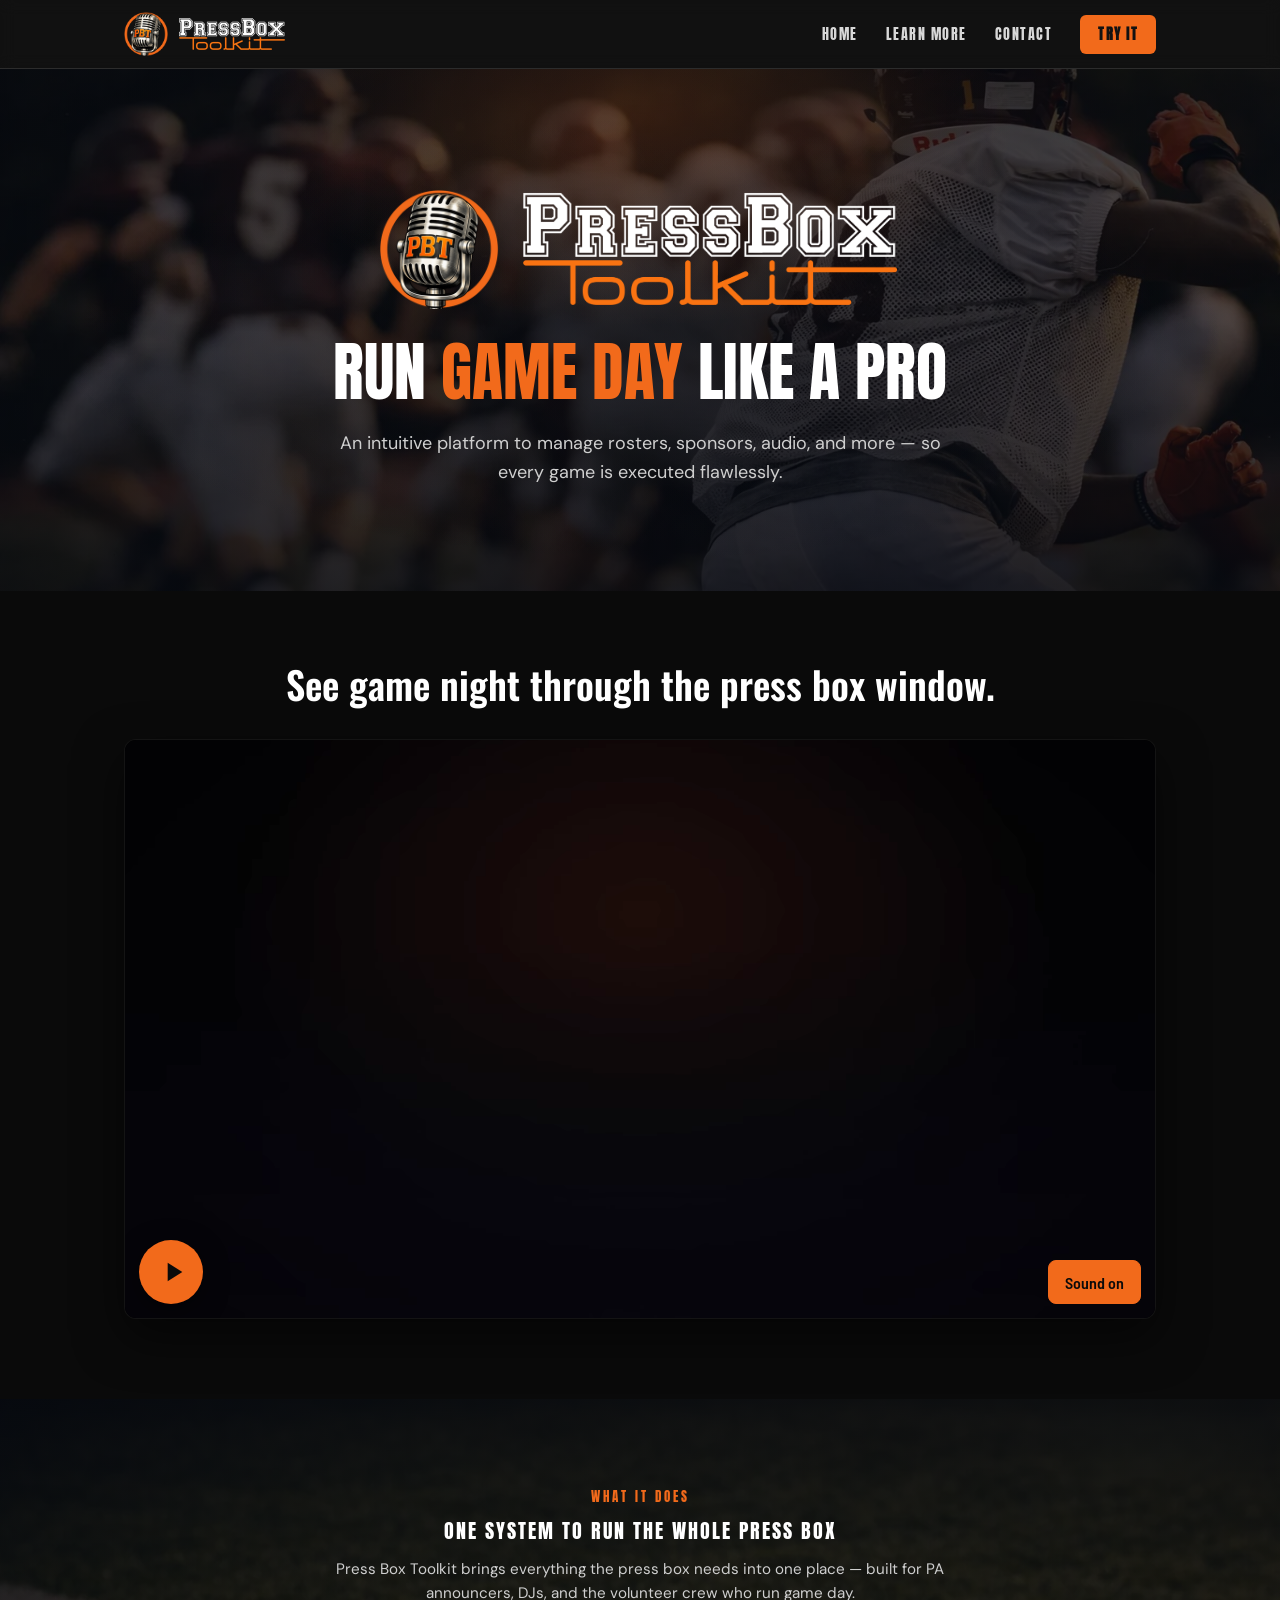
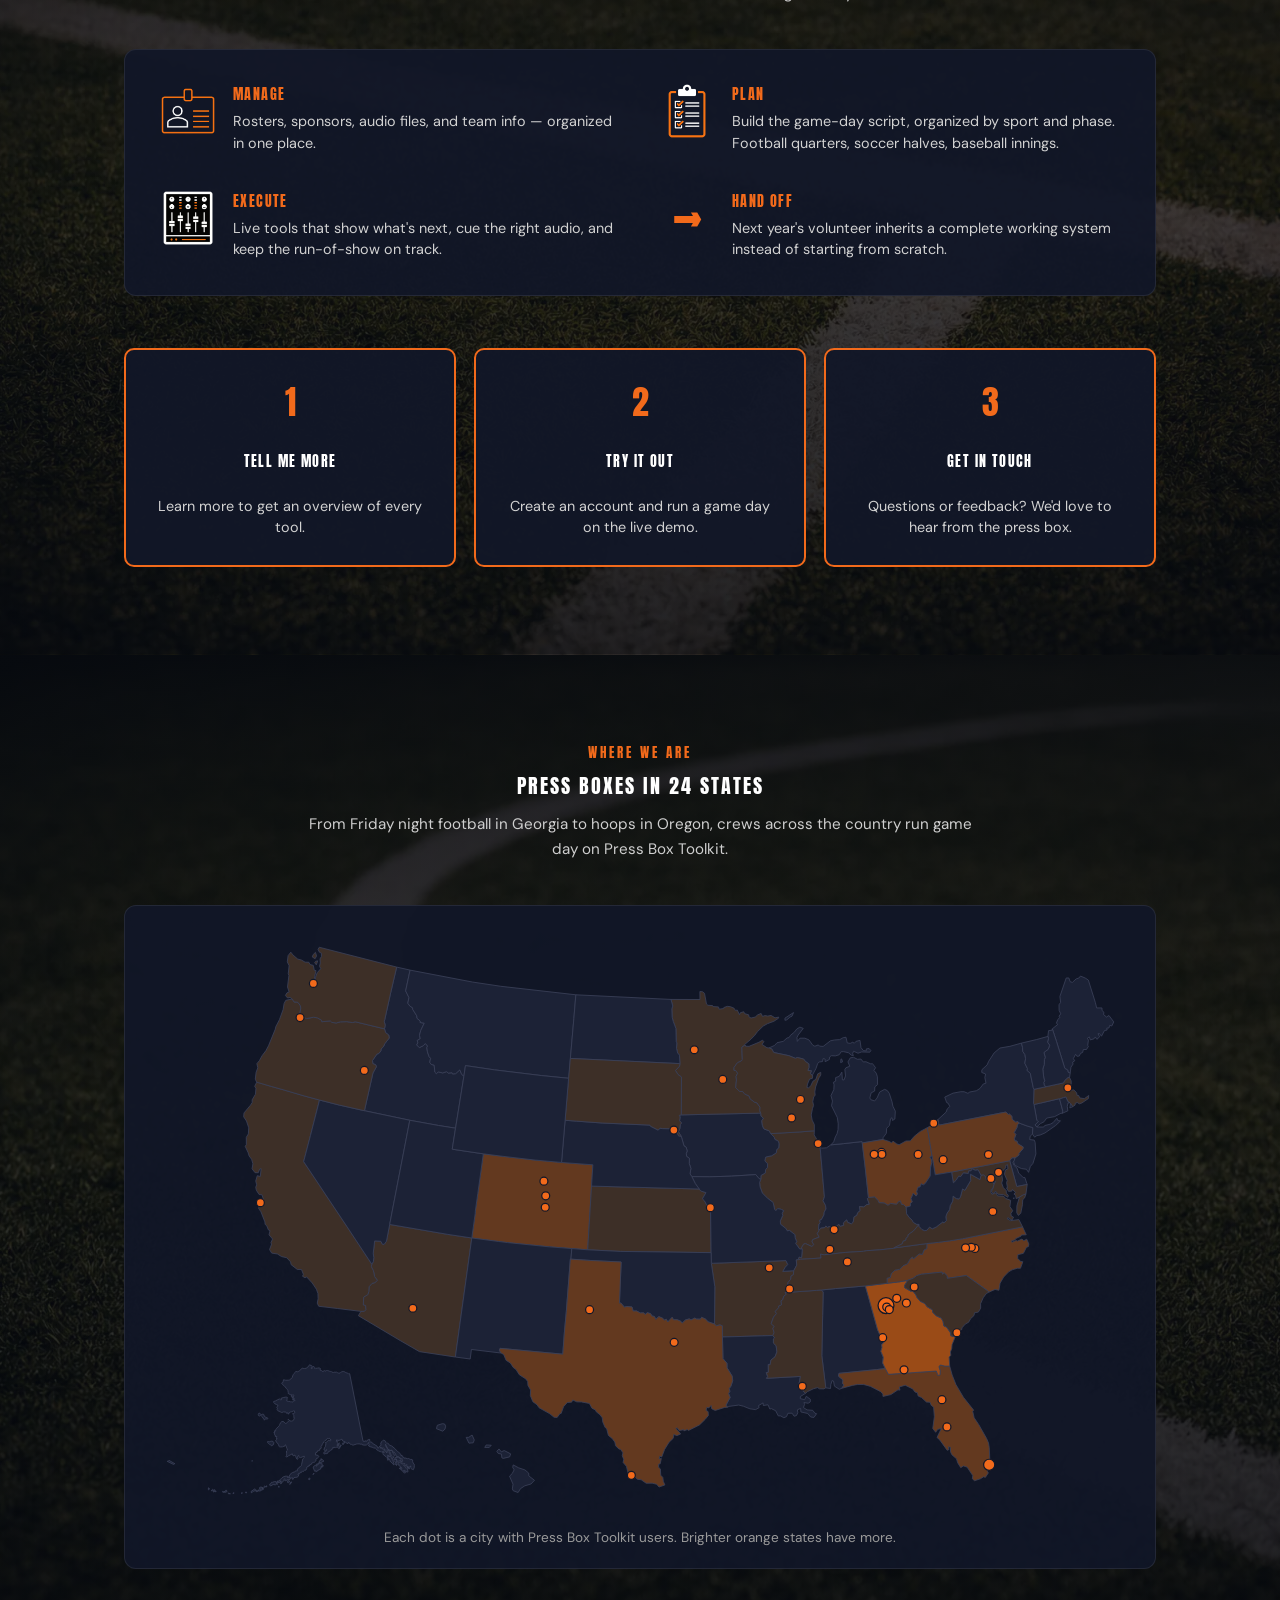
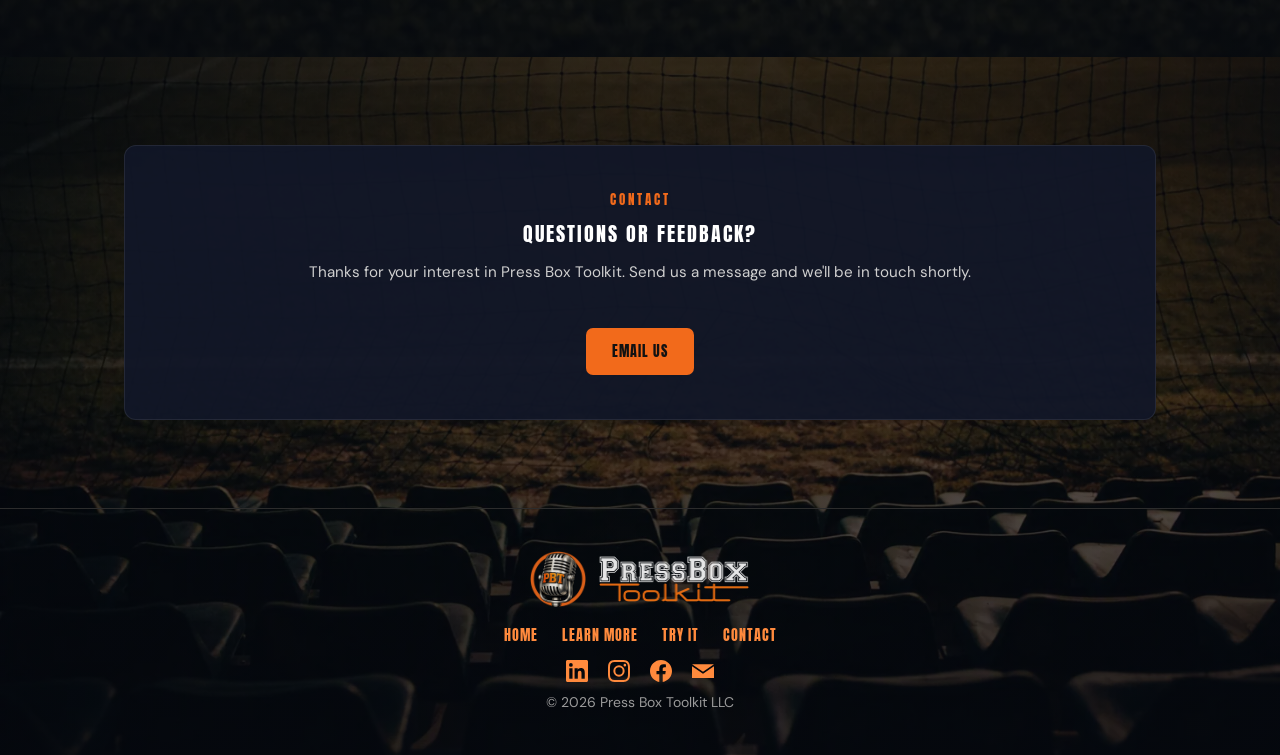
==== index.html @ 3161b45a "Add 30-second brand video section below the home page hero Native <video> on a flat Ink section with" ====
<!DOCTYPE html>
<html lang="en">
<head>
<meta charset="utf-8">
<meta name="viewport" content="width=device-width, initial-scale=1">
<title>Press Box Toolkit | Enhance Game Day Operations</title>
<meta name="description" content="Press Box Toolkit is the all-in-one platform for high school game-day operations: rosters, sponsors, scripts, and audio in one place. Streamline your press box.">
<meta property="og:title" content="Press Box Toolkit | Enhance Game Day Operations">
<meta property="og:description" content="The all-in-one platform for high school press box crews: rosters, sponsors, scripts, and audio in one place.">
<meta property="og:type" content="website">
<meta property="og:url" content="https://www.pressboxtoolkit.com">
<meta property="og:image" content="https://www.pressboxtoolkit.com/og-image.png">
<meta property="og:image:width" content="1200">
<meta property="og:image:height" content="630">
<meta property="og:image:alt" content="Press Box Toolkit logo">
<meta name="twitter:card" content="summary_large_image">
<meta name="twitter:image" content="https://www.pressboxtoolkit.com/og-image.png">
<link rel="canonical" href="https://www.pressboxtoolkit.com/">
<link rel="icon" href="public/PBT-favicon.png">
<link rel="preload" as="image" href="images/football.webp" type="image/webp">
<script type="application/ld+json">
{
  "@context": "https://schema.org",
  "@graph": [
    {
      "@type": "Organization",
      "@id": "https://www.pressboxtoolkit.com/#organization",
      "name": "Press Box Toolkit LLC",
      "url": "https://www.pressboxtoolkit.com/",
      "logo": "https://www.pressboxtoolkit.com/PBT-logo-black.png",
      "email": "info@pressboxtoolkit.com",
      "sameAs": [
        "https://www.linkedin.com/company/press-box-toolkit/",
        "https://www.instagram.com/pressboxtoolkit/",
        "https://www.facebook.com/profile.php?id=61593398079838"
      ]
    },
    {
      "@type": "WebSite",
      "@id": "https://www.pressboxtoolkit.com/#website",
      "url": "https://www.pressboxtoolkit.com/",
      "name": "Press Box Toolkit",
      "publisher": {"@id": "https://www.pressboxtoolkit.com/#organization"}
    },
    {
      "@type": "SoftwareApplication",
      "name": "Press Box Toolkit",
      "url": "https://app.pressboxtoolkit.com",
      "applicationCategory": "BusinessApplication",
      "operatingSystem": "Web browser",
      "description": "All-in-one platform for high school game-day operations: rosters, sponsors, game scripts, and audio in one place. Built for PA announcers, DJs, athletic directors, and volunteer press box crews.",
      "publisher": {"@id": "https://www.pressboxtoolkit.com/#organization"}
    }
  ]
}
</script>
<link rel="stylesheet" href="styles.css">
</head>
<body>

<!-- NAV -->
<header class="nav">
  <div class="wrap nav-inner">
    <a class="brand" href="index.html"><img class="nav-mic" src="images/pbt-mic.webp" alt=""><img class="nav-logo" src="PBT-logo-white-nav.png" alt="Press Box Toolkit"></a>
    <button class="nav-toggle" aria-label="Menu" onclick="document.getElementById('navlinks').classList.toggle('open')">☰</button>
    <nav class="nav-links" id="navlinks">
      <a href="index.html">Home</a>
      <a href="details.html">Learn More</a>
      <a href="#contact">Contact</a>
      <a class="cta" href="https://app.pressboxtoolkit.com">Try It</a>
    </nav>
  </div>
</header>

<!-- HERO -->
<section class="hero photo-bg photo-hero-home">
  <div class="hero-brand">
    <img class="hero-mic" src="images/pbt-mic.webp" alt="">
    <img class="hero-logo" src="PBT-logo-white.png" alt="Press Box Toolkit">
  </div>
  <h1>Run <span class="accent">game day</span> like a pro</h1>
  <p class="sub">An intuitive platform to manage rosters, sponsors, audio, and more — so every game is executed flawlessly.</p>
</section>

<!-- BRAND VIDEO -->
<section class="brand-video" aria-labelledby="brand-video-title">
  <div class="wrap">
    <h2 id="brand-video-title">See game night through the press box window.</h2>
    <div class="video-frame">
      <video id="brand-video" muted playsinline loop preload="none" controls width="1920" height="1080"
        poster="images/PBT-Spot-16x9-poster.jpg"
        aria-label="Press Box Toolkit brand video, 30 seconds. Stadium lights come on over high school football, basketball, baseball, and soccer as the PA calls each moment, then a volunteer at the press box mic runs the night from the Press Box Toolkit run of show. Ends on the logo, Run game day like a pro, and pressboxtoolkit.com.">
        <source src="images/PBT-Spot-16x9-720.mp4" type="video/mp4" media="(max-width: 767px)">
        <source src="images/PBT-Spot-16x9-1080.webm" type="video/webm">
        <source src="images/PBT-Spot-16x9-1080.mp4" type="video/mp4">
      </video>
      <button class="video-play" type="button" aria-label="Play video" hidden>
        <svg viewBox="0 0 24 24" width="32" height="32" aria-hidden="true"><path d="M8 5v14l11-7z" fill="currentColor"/></svg>
      </button>
      <div class="video-controls">
        <button class="video-btn video-pause" type="button">Pause</button>
        <button class="video-btn video-sound" type="button">Sound on</button>
      </div>
    </div>
  </div>
</section>

<!-- WHAT IT DOES -->
<section class="section alt photo-bg photo-what-home">
  <div class="wrap">
    <p class="eyebrow">What it does</p>
    <h2>One system to run the whole press box</h2>
    <p class="lede">Press Box Toolkit brings everything the press box needs into one place — built for PA announcers, DJs, and the volunteer crew who run game day.</p>
    <div class="feature-panel">
      <div class="cards">
        <div class="card">
          <img class="card-ic" src="ic-player.png" alt="">
          <div><h3>Manage</h3><p>Rosters, sponsors, audio files, and team info — organized in one place.</p></div>
        </div>
        <div class="card">
          <img class="card-ic" src="ic-checklist.png" alt="">
          <div><h3>Plan</h3><p>Build the game-day script, organized by sport and phase. Football quarters, soccer halves, baseball innings.</p></div>
        </div>
        <div class="card">
          <img class="card-ic" src="ic-mixer.png" alt="">
          <div><h3>Execute</h3><p>Live tools that show what's next, cue the right audio, and keep the run-of-show on track.</p></div>
        </div>
        <div class="card">
          <div class="card-arrow">&rarr;</div>
          <div><h3>Hand Off</h3><p>Next year's volunteer inherits a complete working system instead of starting from scratch.</p></div>
        </div>
      </div>
    </div>
    <div class="trio">
      <a class="card" href="details.html">
        <div class="big">1</div>
        <h3>Tell Me More</h3>
        <p>Learn more to get an overview of every tool.</p>
      </a>
      <a class="card" href="https://app.pressboxtoolkit.com">
        <div class="big">2</div>
        <h3>Try It Out</h3>
        <p>Create an account and run a game day on the live demo.</p>
      </a>
      <a class="card" href="#contact">
        <div class="big">3</div>
        <h3>Get in Touch</h3>
        <p>Questions or feedback? We'd love to hear from the press box.</p>
      </a>
    </div>
  </div>
</section>

<!-- WHERE WE ARE (user map) -->
<section class="section alt photo-bg photo-users-home" id="where">
  <div class="wrap">
    <p class="eyebrow">Where we are</p>
    <h2>Press boxes in 24 states</h2>
    <p class="lede">From Friday night football in Georgia to hoops in Oregon, crews across the country run game day on Press Box Toolkit.</p>
  </div>
  <div class="wrap panel map-panel">
    <img src="images/user-map.svg" width="1031" height="612" loading="lazy" alt="Map of the United States with orange dots marking cities where Press Box Toolkit is used, concentrated in the Southeast and Midwest">
    <p class="map-caption">Each dot is a city with Press Box Toolkit users. Brighter orange states have more.</p>
  </div>
</section>

<!-- CONTACT -->
<section class="section alt photo-bg photo-contact-home has-foot" id="contact">
  <div class="wrap panel">
    <p class="eyebrow">Contact</p>
    <h2>Questions or feedback?</h2>
    <p class="lede">Thanks for your interest in Press Box Toolkit. Send us a message and we'll be in touch shortly.</p>
    <div style="text-align:center">
      <a class="btn btn-primary" href="mailto:info@pressboxtoolkit.com?subject=Press%20Box%20Toolkit%20inquiry">Email Us</a>
    </div>
  </div>

<!-- FOOTER -->
<footer class="foot">
  <div class="wrap">
    <div class="foot-brand"><img class="foot-mic" src="images/pbt-mic.webp" alt=""><img class="foot-logo" src="PBT-logo-white-foot.png" alt="Press Box Toolkit"></div>
    <div class="links">
      <a href="index.html">Home</a>
      <a href="details.html">Learn More</a>
      <a href="https://app.pressboxtoolkit.com">Try It</a>
      <a href="mailto:info@pressboxtoolkit.com">Contact</a>
    </div>
    <div class="social">
      <a href="https://www.linkedin.com/company/press-box-toolkit/" target="_blank" rel="noopener" aria-label="Press Box Toolkit on LinkedIn"><svg width="22" height="22" viewBox="0 0 24 24" fill="currentColor" aria-hidden="true" xmlns="http://www.w3.org/2000/svg"><path d="M20.447 20.452h-3.554v-5.569c0-1.328-.027-3.037-1.852-3.037-1.853 0-2.136 1.445-2.136 2.939v5.667H9.351V9h3.414v1.561h.046c.477-.9 1.637-1.85 3.37-1.85 3.601 0 4.267 2.37 4.267 5.455v6.286zM5.337 7.433a2.062 2.062 0 1 1 0-4.124 2.062 2.062 0 0 1 0 4.124zM7.119 20.452H3.555V9h3.564v11.452zM22.225 0H1.771C.792 0 0 .774 0 1.729v20.542C0 23.227.792 24 1.771 24h20.451C23.2 24 24 23.227 24 22.271V1.729C24 .774 23.2 0 22.222 0h.003z"/></svg></a>
      <a href="https://www.instagram.com/pressboxtoolkit/" target="_blank" rel="noopener" aria-label="Press Box Toolkit on Instagram"><svg width="22" height="22" viewBox="0 0 24 24" fill="currentColor" aria-hidden="true" xmlns="http://www.w3.org/2000/svg"><path d="M12 2.163c3.204 0 3.584.012 4.85.07 3.252.148 4.771 1.691 4.919 4.919.058 1.265.069 1.645.069 4.849 0 3.205-.012 3.584-.069 4.849-.149 3.225-1.664 4.771-4.919 4.919-1.266.058-1.644.07-4.85.07-3.204 0-3.584-.012-4.849-.07-3.26-.149-4.771-1.699-4.919-4.92-.058-1.265-.07-1.644-.07-4.849 0-3.204.013-3.583.07-4.849.149-3.227 1.664-4.771 4.919-4.919 1.266-.057 1.645-.069 4.849-.069zm0-2.163c-3.259 0-3.667.014-4.947.072-4.358.2-6.78 2.618-6.98 6.98-.059 1.281-.073 1.689-.073 4.948 0 3.259.014 3.668.072 4.948.2 4.358 2.618 6.78 6.98 6.98 1.281.058 1.689.072 4.948.072 3.259 0 3.668-.014 4.948-.072 4.354-.2 6.782-2.618 6.979-6.98.059-1.28.073-1.689.073-4.948 0-3.259-.014-3.667-.072-4.947-.196-4.354-2.617-6.78-6.979-6.98-1.281-.059-1.69-.073-4.949-.073zm0 5.838a6.162 6.162 0 1 0 0 12.324 6.162 6.162 0 0 0 0-12.324zM12 16a4 4 0 1 1 0-8 4 4 0 0 1 0 8zm6.406-11.845a1.44 1.44 0 1 0 0 2.881 1.44 1.44 0 0 0 0-2.881z"/></svg></a>
      <a href="https://www.facebook.com/profile.php?id=61593398079838" target="_blank" rel="noopener" aria-label="Press Box Toolkit on Facebook"><svg width="22" height="22" viewBox="0 0 24 24" fill="currentColor" aria-hidden="true" xmlns="http://www.w3.org/2000/svg"><path d="M24 12.073c0-6.627-5.373-12-12-12s-12 5.373-12 12c0 5.99 4.388 10.954 10.125 11.854v-8.385H7.078v-3.47h3.047V9.43c0-3.007 1.792-4.669 4.533-4.669 1.312 0 2.686.235 2.686.235v2.953H15.83c-1.491 0-1.956.925-1.956 1.874v2.25h3.328l-.532 3.47h-2.796v8.385C19.612 23.027 24 18.062 24 12.073z"/></svg></a>
      <a href="mailto:info@pressboxtoolkit.com" aria-label="Email Press Box Toolkit"><svg width="22" height="22" viewBox="0 0 24 24" fill="currentColor" aria-hidden="true" xmlns="http://www.w3.org/2000/svg"><path d="M12 12.713L.015 4.5h23.97L12 12.713zM12 15.13L0 6.916V19.5h24V6.916L12 15.13z"/></svg></a>
    </div>
    <p class="small" style="margin-top:10px">© 2026 Press Box Toolkit LLC</p>
  </div>
</footer>
</section>

<!-- Lazy-load below-the-fold photo backgrounds (heroes load eagerly via CSS) -->
<script>
(function(){
  var els=document.querySelectorAll('.photo-bg:not(.hero)');
  function ready(el){el.classList.add('bg-ready')}
  if(!('IntersectionObserver' in window)){els.forEach(ready);return}
  var io=new IntersectionObserver(function(entries){
    entries.forEach(function(e){
      if(e.isIntersecting){ready(e.target);io.unobserve(e.target)}
    });
  },{rootMargin:'300px 0px'});
  els.forEach(function(el){io.observe(el)});
})();
</script>

<!-- Brand video: autoplay muted while on screen, pause when off screen.
     Reduced motion: never autoplay; show the poster with a play button. -->
<script>
(function(){
  var v=document.getElementById('brand-video');
  if(!v)return;
  var frame=v.parentNode,
      playBtn=frame.querySelector('.video-play'),
      pauseBtn=frame.querySelector('.video-pause'),
      soundBtn=frame.querySelector('.video-sound'),
      reduce=window.matchMedia('(prefers-reduced-motion: reduce)').matches,
      userPaused=reduce; // reduced motion starts paused until the viewer asks to play

  function sync(){
    playBtn.hidden=!v.paused;
    pauseBtn.hidden=v.paused; // the round play button takes over while paused
  }
  function play(){var p=v.play();if(p&&p.catch)p.catch(sync)}

  v.controls=false; // native controls are only the no-JS fallback

  v.addEventListener('play',sync);
  v.addEventListener('pause',sync);

  playBtn.addEventListener('click',function(){userPaused=false;play();pauseBtn.hidden=false;pauseBtn.focus()});
  pauseBtn.addEventListener('click',function(){userPaused=true;v.pause();playBtn.hidden=false;playBtn.focus()});
  soundBtn.addEventListener('click',function(){
    v.muted=!v.muted;
    soundBtn.textContent=v.muted?'Sound on':'Sound off';
    if(!v.muted&&v.paused){userPaused=false;play()}
  });

  // preload starts as none and nothing is fetched until the page has loaded,
  // so the video never competes with first paint or the hero image (LCP)
  function start(){
    if(!('IntersectionObserver' in window)){v.preload='metadata';if(!userPaused)play();return}
    var near=new IntersectionObserver(function(entries){
      if(entries[0].isIntersecting){v.preload='metadata';near.disconnect()}
    },{rootMargin:'300px 0px'});
    near.observe(v);
    new IntersectionObserver(function(entries){
      if(entries[0].isIntersecting){if(!userPaused)play()}
      else if(!v.paused)v.pause();
    },{threshold:.5}).observe(v);
  }
  if(document.readyState==='complete')start();else window.addEventListener('load',start);
  sync();
})();
</script>

<!-- Cloudflare Web Analytics --><script type='module' src='https://static.cloudflareinsights.com/beacon.min.js' data-cf-beacon='{"token": "b8021b3f15eb4852a999a859407222bf"}'></script><!-- End Cloudflare Web Analytics -->
</body>
</html>
---- styles.css ----
/* ===== Press Box Toolkit — landing site ===== */
@import url('https://fonts.googleapis.com/css2?family=Anton&family=DM+Sans:ital,opsz,wght@0,9..40,100..1000;1,9..40,100..1000&display=swap');
/* Brand video headline (Oswald) and controls (Barlow Semi Condensed), subset with text= to only the
   glyphs used: 'See game night through the press box window.' plus 'Sound on/off', 'Pause', 'Play'.
   Add any new characters here if that copy changes. */
@import url('https://fonts.googleapis.com/css2?family=Barlow+Semi+Condensed:wght@600&family=Oswald:wght@600&display=swap&text=%20.PSabdefghilmnoprstuwxy');

:root{
  --ink:#121212;
  --ink-soft:#1b1b1b;
  --ink-card:#1f1f1f;
  --orange:#F26A1B;
  --orange-deep:#D2540C;
  --orange-lt:#FF8A3D;
  --paper:#ffffff;
  --mute:#9a9a9a;
  --line:#2c2c2c;
  --disp:'Anton',system-ui,sans-serif;
  --body:'DM Sans',system-ui,-apple-system,sans-serif;
}

/* =====================================================================
   PHOTO BACKGROUNDS — swap image files here.
   Each variable maps one image to one section; the .photo-* rules in
   the "photo-backed sections" block below consume them.
   (football and empty-seats appear once per page; no repeats within a page)
   ===================================================================== */
:root{
  --photo-hero-home:     url('images/football.webp');    /* index: hero */
  --photo-what-home:     url('images/turf3.webp');       /* index: what it does + quick links */
  --photo-users-home:    url('images/turf4.webp');       /* index: where we are (user map) */
  --photo-contact-home:  url('images/empty-seats.webp'); /* index: contact */
  --photo-hero-details:  url('images/basketball.webp');  /* details: hero */
  --photo-why-details:   url('images/baseball.webp');    /* details: why PBT */
  --photo-allinone-details: url('images/turf1.webp');    /* details: all-in-one (PRO/LITE) */
  --photo-tools-details: url('images/turf2.webp');       /* details: individual tools */
  --photo-beyond-details: url('images/empty-seats.webp');/* details: beyond the press box */
  --photo-ideas-details: url('images/football.webp');    /* details: what should we build next */
  --shade:5,8,15;             /* rgb of the photo darkening overlay */
  --panel:rgba(18,23,40,.94); /* floating panel background over photos */
  /* per-app accent colors (details product cards) */
  --acc-lite:#4A9EDE;
  --acc-pro:#F26A1B;
  --acc-pa:#E8B84B;
  --acc-dj:#3EC6C6;
  --acc-rm:#4CAF7A;
}

*{box-sizing:border-box;margin:0;padding:0}
html{scroll-behavior:smooth}
body{
  background:var(--ink);
  color:var(--paper);
  font-family:var(--body);
  font-size:16px;
  line-height:1.5;
  -webkit-font-smoothing:antialiased;
}
a{color:inherit;text-decoration:none}
img{max-width:100%;display:block}

.wrap{max-width:1080px;margin:0 auto;padding:0 24px}

/* ---- nav ---- */
.nav{
  position:sticky;top:0;z-index:50;
  background:rgba(18,18,18,.65);
  backdrop-filter:blur(8px);
  border-bottom:1px solid var(--line);
}
.nav-inner{display:flex;align-items:center;justify-content:space-between;height:68px}
.brand{display:flex;align-items:center;gap:10px}
.nav-mic{height:44px;width:44px}
.nav-logo{height:34px;width:auto}
.nav-links{display:flex;gap:28px;align-items:center}
.nav-links a{
  font-family:var(--disp);font-weight:400;font-size:.875rem;
  letter-spacing:1.5px;text-transform:uppercase;color:#d8d8d8;
  transition:color .15s;
}
.nav-links a:hover{color:var(--orange-lt)}
.nav-links a.cta{
  color:var(--ink);background:var(--orange);
  padding:9px 18px;border-radius:6px;font-weight:600;
}
.nav-links a.cta:hover{background:var(--orange-lt);color:var(--ink)}
.nav-toggle{display:none;background:none;border:0;color:var(--paper);font-size:26px;cursor:pointer}

/* ---- hero ---- */
.hero{
  position:relative;text-align:center;
  padding:96px 24px 84px;
  overflow:hidden;
}
.hero::before{
  content:"";position:absolute;left:50%;top:-160px;transform:translateX(-50%);
  width:760px;height:420px;border-radius:50%;
  background:radial-gradient(ellipse at center, rgba(242,106,27,.18), transparent 70%);
  pointer-events:none;
}
.hero-logo{height:120px;width:auto;margin:0 auto 28px;position:relative}
.hero-brand{display:flex;align-items:center;justify-content:center;gap:20px;margin:0 auto 28px;position:relative}
.hero-brand .hero-logo{margin:0;min-width:0}
.hero-mic{height:120px;width:120px;flex:none}
.hero h1{
  font-family:var(--disp);font-weight:400;
  font-size:clamp(2rem,6vw,4rem);line-height:1.1;
  text-transform:uppercase;position:relative;
}
.hero h1 .accent{color:var(--orange)}
.hero .sub{
  margin:22px auto 0;max-width:620px;color:#cfcfcf;
  font-size:1.125rem;line-height:1.6;position:relative;
}
.hero-cta{margin-top:34px;display:flex;gap:14px;justify-content:center;flex-wrap:wrap;position:relative}

.btn{
  font-family:var(--disp);font-weight:400;letter-spacing:1px;text-transform:uppercase;
  font-size:.875rem;padding:13px 26px;border-radius:7px;cursor:pointer;
  transition:transform .12s, background .15s;display:inline-block;
}
.btn-primary{background:var(--orange);color:var(--ink)}
.btn-primary:hover{background:var(--orange-lt);transform:translateY(-2px)}
.btn-ghost{border:1.5px solid var(--line);color:var(--paper)}
.btn-ghost:hover{border-color:var(--orange);color:var(--orange-lt)}

/* ---- brand video (home, below hero) ---- */
.brand-video{background:#0A0A0A;padding:72px 0 80px}
.brand-video h2{
  font-family:'Oswald',var(--disp);font-weight:600;text-align:center;
  font-size:clamp(1.5rem,3.6vw,2.375rem);line-height:1.15;margin-bottom:32px;
  text-wrap:balance;
}
.video-frame{
  position:relative;aspect-ratio:16/9;background:#000;overflow:hidden;
  border:1px solid rgba(255,255,255,.08);border-radius:12px;
  box-shadow:0 18px 48px rgba(0,0,0,.55);
}
.video-frame video{display:block;width:100%;height:100%;object-fit:cover}
.video-controls{position:absolute;right:14px;bottom:14px;display:flex;gap:8px}
.video-btn{
  font-family:'Barlow Semi Condensed',var(--body);font-weight:600;font-size:1rem;
  min-height:44px;padding:0 16px;border-radius:8px;cursor:pointer;
  border:1px solid rgba(255,255,255,.28);
  background:rgba(10,10,10,.72);color:var(--paper);
  transition:background .15s;
}
.video-btn:hover{background:rgba(10,10,10,.9)}
.video-sound{background:var(--orange);color:#0A0A0A;border-color:var(--orange)}
.video-sound:hover{background:var(--orange-lt)}
.video-btn:focus-visible,.video-play:focus-visible{outline:3px solid var(--paper);outline-offset:2px}
/* bottom-left so it never covers the logo and URL on the end-card poster */
.video-play{
  position:absolute;left:14px;bottom:14px;
  width:64px;height:64px;border-radius:50%;border:0;cursor:pointer;
  background:var(--orange);color:#0A0A0A;
  display:flex;align-items:center;justify-content:center;
  box-shadow:0 6px 24px rgba(0,0,0,.5);
}
.video-play[hidden],.video-btn[hidden]{display:none}
.video-play svg{margin-left:4px}
.video-play:hover{background:var(--orange-lt)}

/* ---- section scaffolding ---- */
.section{padding:72px 0}
/* background-color, not the `background` shorthand: the shorthand would reset
   background-size/repeat and beat .photo-bg's `cover` on .section.alt.photo-bg */
.section.alt{background-color:var(--ink-soft)}

/* ---- photo-backed sections ----
   Non-hero .photo-bg sections keep their flat background until the
   inline IntersectionObserver adds .bg-ready (heroes load eagerly).
   Every photo gets a base darkening layer plus a stronger gradient
   behind the text zone so copy never sits on raw photo. */
.photo-bg{background-size:cover;background-repeat:no-repeat;background-attachment:scroll}
.section.photo-bg{padding:88px 0}
/* sections that absorb the footer so the photo runs behind it */
.section.photo-bg.has-foot{padding-bottom:0}
.has-foot .foot{margin-top:88px}
.has-foot .cta-band{margin-top:88px}
.has-foot .cta-band + .foot{margin-top:0}
.hero.photo-bg{padding:120px 24px 104px}

/* index: hero — football under the lights */
.photo-hero-home{
  background-image:
    radial-gradient(ellipse 62% 58% at 50% 52%,rgba(var(--shade),.55),transparent 74%),
    linear-gradient(180deg,rgba(var(--shade),.66),rgba(var(--shade),.46) 45%,rgba(var(--shade),.8)),
    linear-gradient(rgba(var(--shade),.42),rgba(var(--shade),.42)),
    var(--photo-hero-home);
  background-position:center 28%;
}
/* index: what it does — turf T-line junction */
.photo-what-home.bg-ready{
  background-image:
    linear-gradient(180deg,rgba(var(--shade),.82),rgba(var(--shade),.58) 45%,rgba(var(--shade),.78)),
    linear-gradient(rgba(var(--shade),.45),rgba(var(--shade),.45)),
    var(--photo-what-home);
  background-position:center;
}
/* index: contact — empty stadium seats */
.photo-contact-home.bg-ready{
  background-image:
    linear-gradient(180deg,rgba(var(--shade),.6),rgba(var(--shade),.42) 45%,rgba(var(--shade),.72)),
    linear-gradient(rgba(var(--shade),.35),rgba(var(--shade),.35)),
    var(--photo-contact-home);
  background-position:center 65%;
}
/* index: where we are — turf close-up */
.photo-users-home.bg-ready{
  background-image:
    linear-gradient(180deg,rgba(var(--shade),.82),rgba(var(--shade),.6) 45%,rgba(var(--shade),.8)),
    linear-gradient(rgba(var(--shade),.45),rgba(var(--shade),.45)),
    var(--photo-users-home);
  background-position:center;
}
/* details: hero — basketball dropping through the net */
.photo-hero-details{
  background-image:
    radial-gradient(ellipse 62% 58% at 50% 52%,rgba(var(--shade),.5),transparent 74%),
    linear-gradient(180deg,rgba(var(--shade),.58),rgba(var(--shade),.42) 45%,rgba(var(--shade),.76)),
    linear-gradient(rgba(var(--shade),.36),rgba(var(--shade),.36)),
    var(--photo-hero-details);
  background-position:32% center;
}
/* details: individual tools — turf sideline */
.photo-tools-details.bg-ready{
  background-image:
    linear-gradient(180deg,rgba(var(--shade),.82),rgba(var(--shade),.58) 45%,rgba(var(--shade),.78)),
    linear-gradient(rgba(var(--shade),.45),rgba(var(--shade),.45)),
    var(--photo-tools-details);
  background-position:center;
}
/* details: all-in-one — soccer ball on grass */
.photo-allinone-details.bg-ready{
  background-image:
    linear-gradient(180deg,rgba(var(--shade),.8),rgba(var(--shade),.55) 45%,rgba(var(--shade),.78)),
    linear-gradient(rgba(var(--shade),.42),rgba(var(--shade),.42)),
    var(--photo-allinone-details);
  background-position:72% center;
}
/* details: beyond the press box — empty stadium seats */
.photo-beyond-details.bg-ready{
  background-image:
    linear-gradient(180deg,rgba(var(--shade),.76),rgba(var(--shade),.52) 45%,rgba(var(--shade),.74)),
    linear-gradient(rgba(var(--shade),.38),rgba(var(--shade),.38)),
    var(--photo-beyond-details);
  background-position:center 65%;
}
/* details: what should we build next — football under the lights */
.photo-ideas-details.bg-ready{
  background-image:
    linear-gradient(180deg,rgba(var(--shade),.62),rgba(var(--shade),.45) 45%,rgba(var(--shade),.72)),
    linear-gradient(rgba(var(--shade),.4),rgba(var(--shade),.4)),
    var(--photo-ideas-details);
  background-position:center 28%;
}
/* details: why PBT — glove and baseballs at dusk */
.photo-why-details.bg-ready{
  background-image:
    linear-gradient(180deg,rgba(var(--shade),.78),rgba(var(--shade),.5) 40%,rgba(var(--shade),.72)),
    linear-gradient(rgba(var(--shade),.4),rgba(var(--shade),.4)),
    var(--photo-why-details);
  background-position:center 60%;
}

/* floating panels over photos */
.photo-bg .card,
.photo-bg .product{background:var(--panel);border-color:rgba(255,255,255,.08)}
.photo-bg .feature-panel{background:var(--panel);border-color:rgba(255,255,255,.08)}
.photo-bg .why .item{
  background:var(--panel);border-radius:12px;
  padding:22px 24px;border-left:3px solid var(--orange);
}
.wrap.panel{
  background:var(--panel);border:1px solid rgba(255,255,255,.08);
  border-radius:12px;padding:44px 40px;
  width:calc(100% - 48px);max-width:1032px; /* aligns with cards inside a .wrap */
}
/* user map (home): tighter panel so the map fills the width */
.wrap.panel.map-panel{padding:28px 28px 20px}
.map-panel img{width:100%;height:auto;display:block}
.map-caption{
  text-align:center;color:var(--mute);font-size:.85rem;
  margin-top:16px;
}
.eyebrow{
  font-family:var(--disp);font-weight:400;letter-spacing:3px;text-transform:uppercase;
  color:var(--orange);font-size:13px;text-align:center;margin-bottom:12px;
}
.section h2{
  font-family:var(--disp);font-weight:400;text-align:center;text-transform:uppercase;
  font-size:1.25rem;letter-spacing:.1em;line-height:1.2;margin-bottom:14px;
}
.section .lede{text-align:center;color:#cfcfcf;max-width:680px;margin:0 auto 44px;font-size:.95rem;line-height:1.6}

/* ---- pillar / function cards ---- */
.cards{display:grid;grid-template-columns:repeat(2,1fr);gap:18px}
.card{
  background:var(--ink-card);border:1px solid var(--line);border-radius:12px;
  padding:26px;display:flex;gap:18px;align-items:flex-start;
}
.card .top-rule{height:4px;background:var(--orange);border-radius:3px;
  position:absolute;top:0;left:26px;right:26px}
.card-ic{width:54px;height:54px;flex:0 0 54px;object-fit:contain}
.card-arrow{width:54px;height:54px;flex:0 0 54px;display:flex;align-items:center;justify-content:center;
  font-family:var(--disp);font-size:42px;color:var(--orange);font-weight:400}
.card h3{font-family:var(--disp);font-weight:400;letter-spacing:.1em;text-transform:uppercase;
  font-size:.875rem;color:var(--orange);margin-bottom:6px}
.card p{color:#d2d2d2;font-size:.9rem;line-height:1.5}

/* single panel holding all four feature blurbs */
.feature-panel{
  background:var(--ink-card);border:1px solid var(--line);border-radius:12px;
  padding:16px;
}
.feature-panel .cards{gap:0}
.feature-panel .card{background:transparent;border:0;padding:18px 20px}

/* ---- three quick links (home) — styled as buttons ---- */
.trio{display:grid;grid-template-columns:repeat(3,1fr);gap:18px;margin-top:52px}
.trio .card{
  flex-direction:column;text-align:center;align-items:center;
  border:2px solid var(--orange);border-radius:10px;
  transition:transform .15s, background .15s, box-shadow .15s;
}
.trio .card:hover{
  transform:translateY(-4px);background:var(--orange);
  box-shadow:0 8px 24px rgba(242,106,27,.35);
}
.trio .card h3{color:var(--paper);transition:color .15s}
.trio .card p{transition:color .15s}
.trio .card .big{font-family:var(--disp);font-size:34px;color:var(--orange);font-weight:400;margin-bottom:6px;transition:color .15s}
.trio .card:hover h3,
.trio .card:hover p,
.trio .card:hover .big{color:var(--ink)}

/* ---- why pillars ---- */
.why{display:grid;grid-template-columns:repeat(2,1fr);gap:26px}
.why .item{border-left:3px solid var(--orange);padding:4px 0 4px 20px}
.why h3{font-family:var(--disp);font-weight:400;letter-spacing:.1em;text-transform:uppercase;
  font-size:.875rem;margin-bottom:8px}
.why p{color:#cccccc;font-size:.9rem;line-height:1.6}

/* ---- product family (details) ---- */
.product{
  background:var(--ink-card);border:1px solid var(--line);border-radius:14px;
  padding:30px;margin-bottom:18px;
}
.product .tag{font-family:var(--disp);font-weight:400;letter-spacing:2px;text-transform:uppercase;
  color:var(--orange);font-size:13px;margin-bottom:6px}
.product-logo{height:50px;width:auto;margin-bottom:14px}
.product h3{font-family:var(--disp);font-weight:400;font-size:.875rem;letter-spacing:.1em;text-transform:uppercase;margin-bottom:10px}

/* per-app brand colors (accent variables defined in the photo block) */
.c-pro{color:var(--acc-pro)}
.c-lite{color:var(--acc-lite)}
.c-pa{color:var(--acc-pa)}
.c-dj{color:var(--acc-dj)}
.c-ad{color:#8858F0}
.c-rm{color:var(--acc-rm)}
.c-bc{color:#20C058}

/* thin per-app card accent (AD and BC stay neutral) */
.product:has(.c-pro){border-left:3px solid var(--acc-pro)}
.product:has(.c-lite){border-left:3px solid var(--acc-lite)}
.product:has(.c-pa){border-left:3px solid var(--acc-pa)}
.product:has(.c-dj){border-left:3px solid var(--acc-dj)}
.product:has(.c-rm){border-left:3px solid var(--acc-rm)}
.product p{color:#d2d2d2;font-size:.9rem;line-height:1.5;margin-bottom:10px}
.product .feat{color:var(--mute);font-size:.85rem}
.product .feat strong{color:#e6e6e6}

.subhead{font-family:var(--disp);font-weight:400;letter-spacing:2px;text-transform:uppercase;
  color:var(--mute);font-size:14px;text-align:center;margin:48px 0 22px}

/* ---- mascot & main promo ---- */
.mm-promo{
  background:#F6F1E7;border-radius:14px;padding:40px;margin:0 auto;
  display:flex;flex-direction:column;align-items:center;text-align:center;gap:20px;
}
.mm-logo{width:100%;max-width:440px;height:auto}
.mm-promo p{color:#1F4E79;font-size:.95rem;line-height:1.7;max-width:600px}
.mm-btn{
  display:inline-block;padding:10px 24px;background:#C8553D;color:#F6F1E7;
  border-radius:6px;font-weight:600;font-size:.9rem;transition:background .15s;
}
.mm-btn:hover{background:#B04A35}

/* ---- final cta band ---- */
.cta-band{
  text-align:center;padding:64px 24px;
  background:linear-gradient(120deg,var(--orange-deep),var(--orange) 55%,var(--orange-lt));
}
.cta-band h2{font-family:var(--disp);font-weight:400;color:var(--ink);text-transform:uppercase;
  font-size:1.5rem;letter-spacing:.05em;margin-bottom:22px}
.cta-band .btn-dark{background:var(--ink);color:var(--paper);font-size:16px;padding:15px 32px}
.cta-band .btn-dark:hover{background:#000;transform:translateY(-2px)}

/* ---- footer ---- */
.foot{border-top:1px solid var(--line);padding:42px 0;text-align:center}
.foot-logo{height:48px;margin:0 auto 18px;opacity:.9}
.foot-brand{display:flex;align-items:center;justify-content:center;gap:12px;margin:0 auto 18px}
.foot-brand .foot-logo{margin:0}
.foot-mic{height:56px;width:56px;opacity:.9}
.foot a{color:var(--orange-lt)}
.foot .links{display:flex;gap:24px;justify-content:center;flex-wrap:wrap;margin-bottom:14px;
  font-family:var(--disp);letter-spacing:1px;text-transform:uppercase;font-size:14px}
.foot .small{color:var(--mute);font-size:14px}
.foot .social{display:flex;gap:20px;justify-content:center;margin:2px 0 4px}
.foot .social a{color:var(--orange-lt);display:inline-flex}
.foot .social a:hover{color:#fff}
.foot .social svg{width:22px;height:22px}

/* ---- responsive ---- */
@media(max-width:780px){
  .nav-links{
    position:absolute;top:68px;left:0;right:0;flex-direction:column;gap:0;
    background:var(--ink);border-bottom:1px solid var(--line);
    max-height:0;overflow:hidden;transition:max-height .25s ease;
  }
  .nav-links.open{max-height:340px}
  .nav-links a{padding:16px 24px;width:100%;border-top:1px solid var(--line)}
  .nav-links a.cta{border-radius:0}
  .nav-toggle{display:block}
  .cards,.trio,.why{grid-template-columns:1fr}
  .hero.photo-bg{padding:84px 20px 72px}
  .section.photo-bg{padding:60px 0}
  .wrap.panel{width:calc(100% - 48px);padding:32px 20px}
  .wrap.panel.map-panel{padding:16px 12px 14px}
  .photo-bg .product{padding:24px 20px}
  .photo-bg .why .item{padding:18px 18px 18px 20px}
  .brand-video{padding:56px 0 60px}
  .brand-video h2{margin-bottom:24px}
  .video-controls{right:10px;bottom:10px;gap:6px}
  .video-btn{min-height:40px;padding:0 12px;font-size:.9375rem}
  .video-play{left:10px;bottom:10px;width:48px;height:48px}
  .video-play svg{width:24px;height:24px}
}
@media(max-width:560px){
  .hero-brand{flex-direction:column;gap:14px}
  .hero-mic{height:96px;width:96px}
}

@media(prefers-reduced-motion:reduce){
  *{transition:none!important;scroll-behavior:auto!important}
}
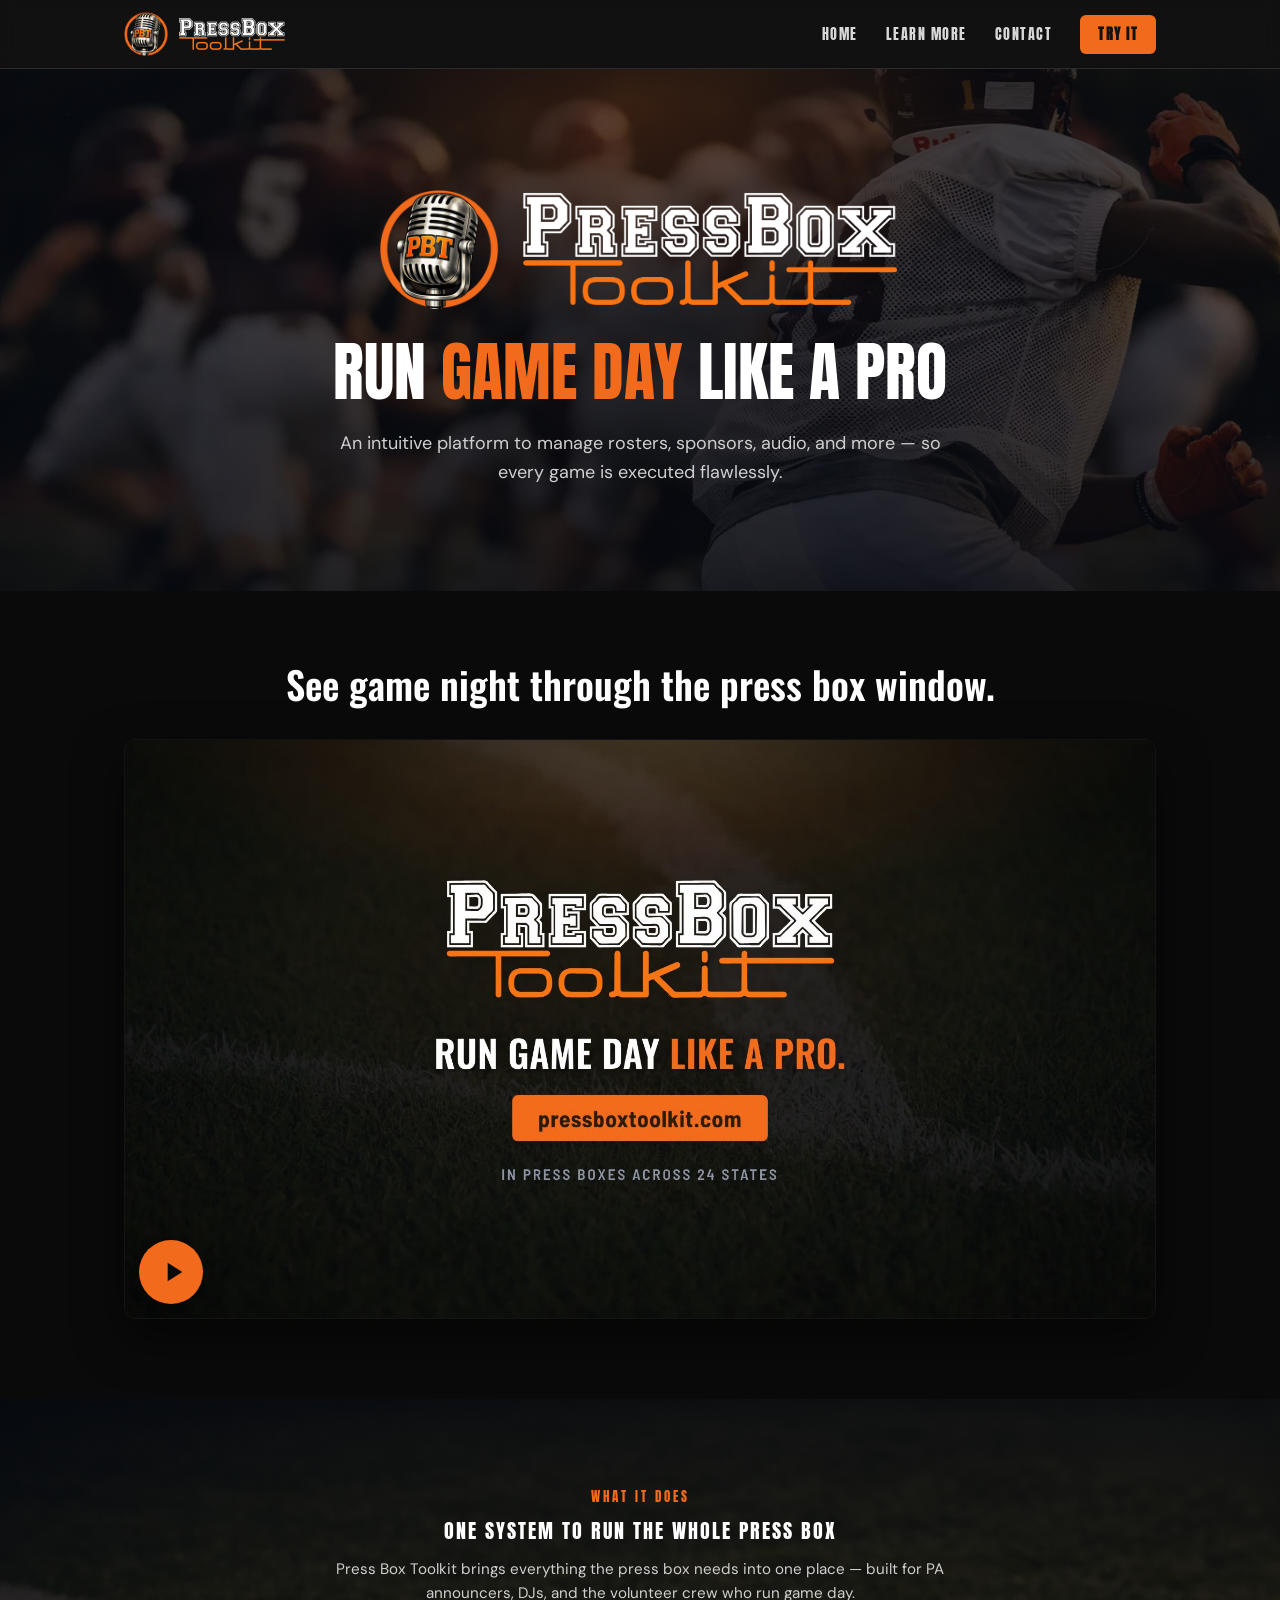
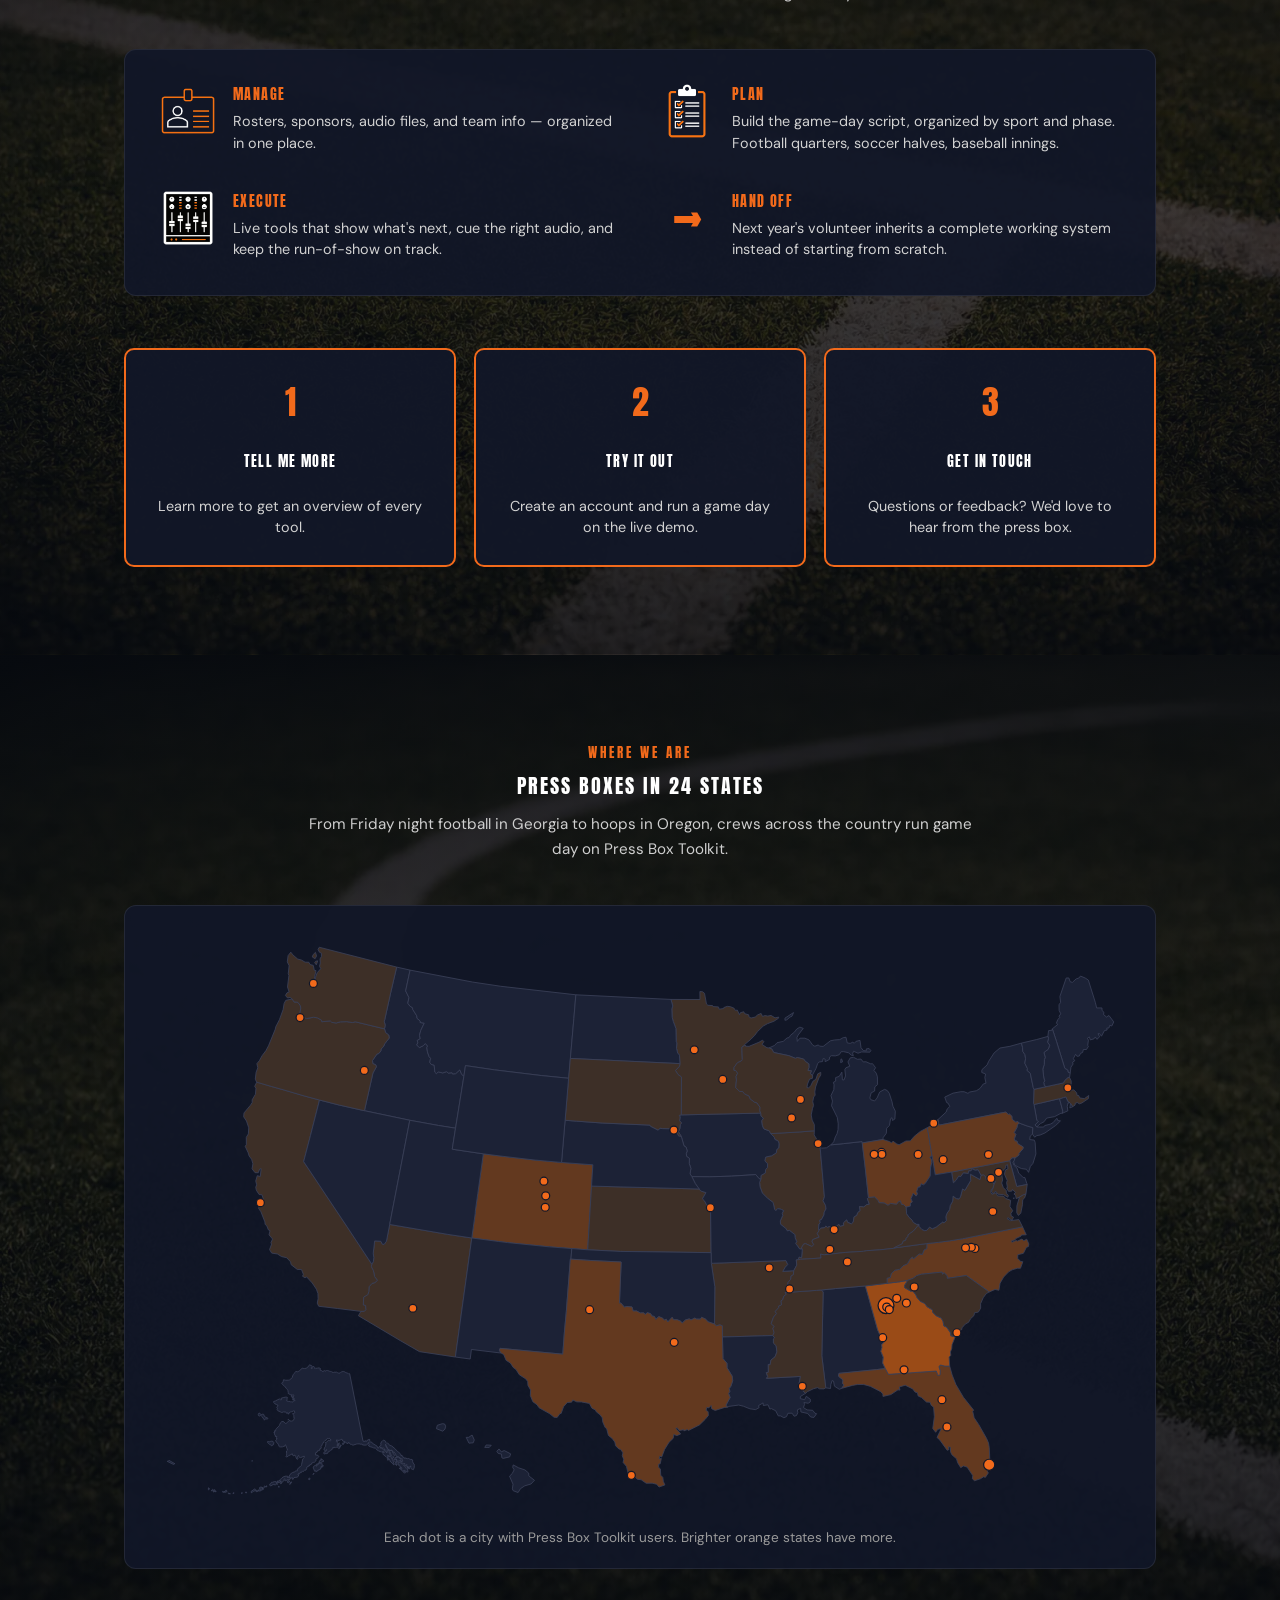
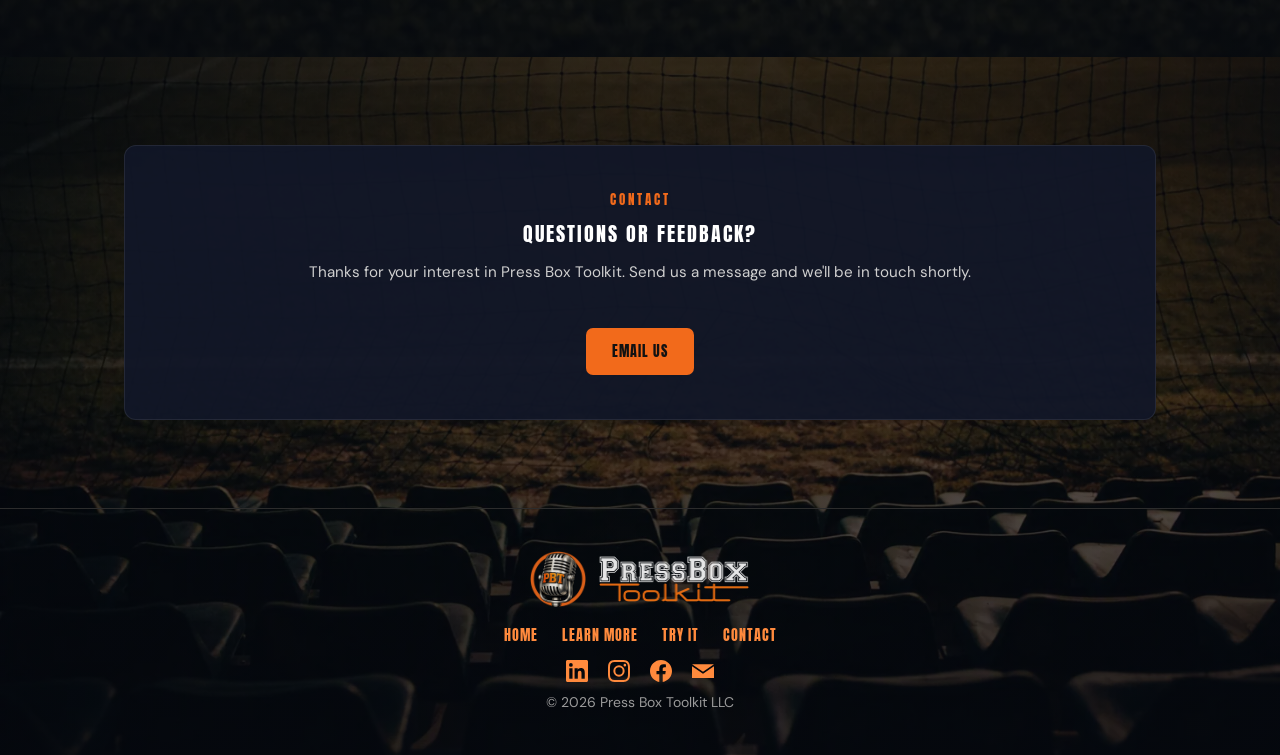
==== commit e48bcb6f: "Make the brand video click-to-play, play once, then reset Drop autoplay, loop and muted. Nothing loa" ====
--- a/index.html
+++ b/index.html
@@ -87,7 +87,7 @@
   <div class="wrap">
     <h2 id="brand-video-title">See game night through the press box window.</h2>
     <div class="video-frame">
-      <video id="brand-video" muted playsinline loop preload="none" controls width="1920" height="1080"
+      <video id="brand-video" playsinline preload="none" controls width="1920" height="1080"
         poster="images/PBT-Spot-16x9-poster.jpg"
         aria-label="Press Box Toolkit brand video, 30 seconds. Stadium lights come on over high school football, basketball, baseball, and soccer as the PA calls each moment, then a volunteer at the press box mic runs the night from the Press Box Toolkit run of show. Ends on the logo, Run game day like a pro, and pressboxtoolkit.com.">
         <source src="images/PBT-Spot-16x9-720.mp4" type="video/mp4" media="(max-width: 767px)">
@@ -97,9 +97,9 @@
       <button class="video-play" type="button" aria-label="Play video" hidden>
         <svg viewBox="0 0 24 24" width="32" height="32" aria-hidden="true"><path d="M8 5v14l11-7z" fill="currentColor"/></svg>
       </button>
-      <div class="video-controls">
+      <div class="video-controls" hidden>
         <button class="video-btn video-pause" type="button">Pause</button>
-        <button class="video-btn video-sound" type="button">Sound on</button>
+        <button class="video-btn video-sound" type="button">Sound off</button>
       </div>
     </div>
   </div>
@@ -211,53 +211,45 @@
 })();
 </script>
 
-<!-- Brand video: autoplay muted while on screen, pause when off screen.
-     Reduced motion: never autoplay; show the poster with a play button. -->
+<!-- Brand video: nothing loads or plays until the viewer presses play.
+     It plays once with sound, then resets to the poster so it can be played again. -->
 <script>
 (function(){
   var v=document.getElementById('brand-video');
   if(!v)return;
   var frame=v.parentNode,
       playBtn=frame.querySelector('.video-play'),
+      controls=frame.querySelector('.video-controls'),
       pauseBtn=frame.querySelector('.video-pause'),
-      soundBtn=frame.querySelector('.video-sound'),
-      reduce=window.matchMedia('(prefers-reduced-motion: reduce)').matches,
-      userPaused=reduce; // reduced motion starts paused until the viewer asks to play
+      soundBtn=frame.querySelector('.video-sound');
 
   function sync(){
     playBtn.hidden=!v.paused;
-    pauseBtn.hidden=v.paused; // the round play button takes over while paused
+    controls.hidden=v.paused; // Pause and Sound only show while playing
   }
-  function play(){var p=v.play();if(p&&p.catch)p.catch(sync)}
 
   v.controls=false; // native controls are only the no-JS fallback
+  playBtn.hidden=false;
 
   v.addEventListener('play',sync);
   v.addEventListener('pause',sync);
-
-  playBtn.addEventListener('click',function(){userPaused=false;play();pauseBtn.hidden=false;pauseBtn.focus()});
-  pauseBtn.addEventListener('click',function(){userPaused=true;v.pause();playBtn.hidden=false;playBtn.focus()});
+  // back to the poster at the end, ready to play again
+  v.addEventListener('ended',function(){
+    var hadFocus=frame.contains(document.activeElement);
+    v.load();
+    sync();
+    if(hadFocus)playBtn.focus();
+  });
+
+  playBtn.addEventListener('click',function(){
+    var p=v.play();if(p&&p.catch)p.catch(sync);
+    controls.hidden=false;playBtn.hidden=true;pauseBtn.focus();
+  });
+  pauseBtn.addEventListener('click',function(){v.pause();sync();playBtn.focus()});
   soundBtn.addEventListener('click',function(){
     v.muted=!v.muted;
     soundBtn.textContent=v.muted?'Sound on':'Sound off';
-    if(!v.muted&&v.paused){userPaused=false;play()}
   });
-
-  // preload starts as none and nothing is fetched until the page has loaded,
-  // so the video never competes with first paint or the hero image (LCP)
-  function start(){
-    if(!('IntersectionObserver' in window)){v.preload='metadata';if(!userPaused)play();return}
-    var near=new IntersectionObserver(function(entries){
-      if(entries[0].isIntersecting){v.preload='metadata';near.disconnect()}
-    },{rootMargin:'300px 0px'});
-    near.observe(v);
-    new IntersectionObserver(function(entries){
-      if(entries[0].isIntersecting){if(!userPaused)play()}
-      else if(!v.paused)v.pause();
-    },{threshold:.5}).observe(v);
-  }
-  if(document.readyState==='complete')start();else window.addEventListener('load',start);
-  sync();
 })();
 </script>
 
--- a/styles.css
+++ b/styles.css
@@ -157,7 +157,7 @@
   display:flex;align-items:center;justify-content:center;
   box-shadow:0 6px 24px rgba(0,0,0,.5);
 }
-.video-play[hidden],.video-btn[hidden]{display:none}
+.video-play[hidden],.video-controls[hidden]{display:none}
 .video-play svg{margin-left:4px}
 .video-play:hover{background:var(--orange-lt)}
 
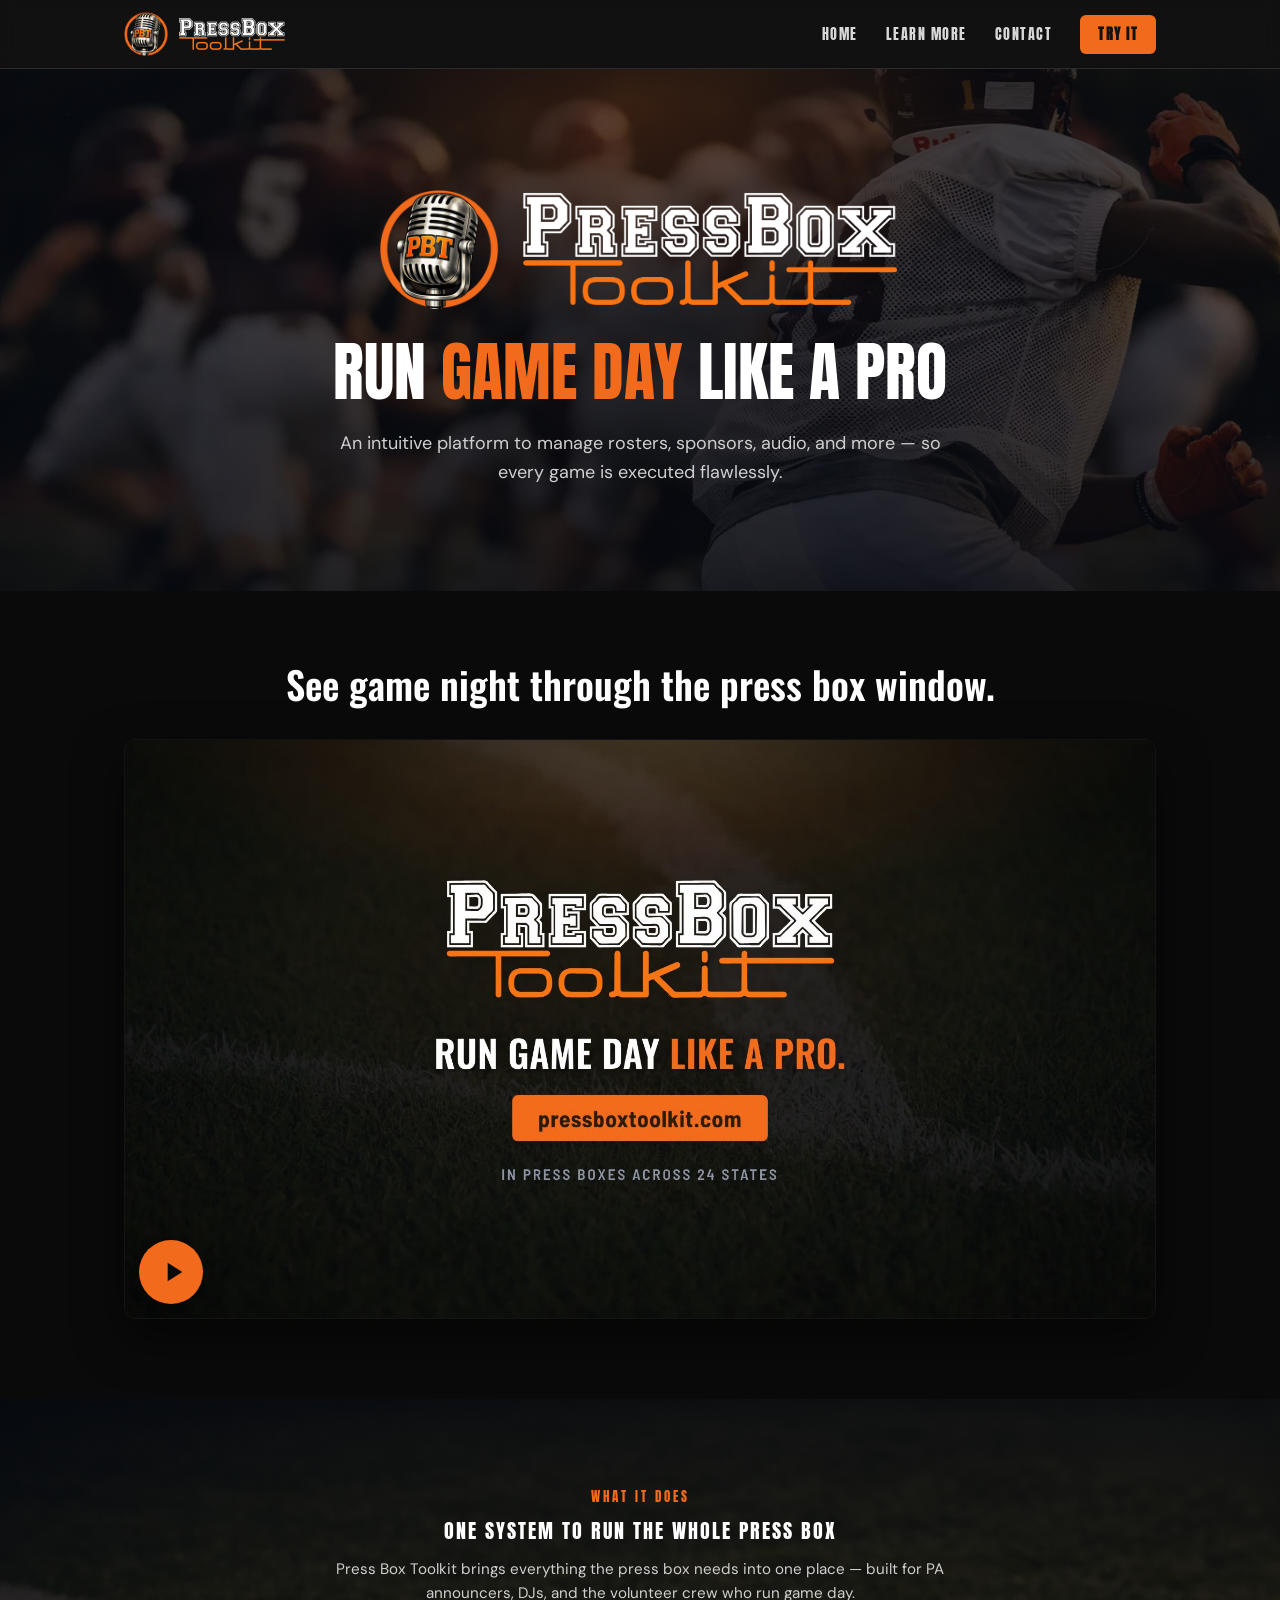
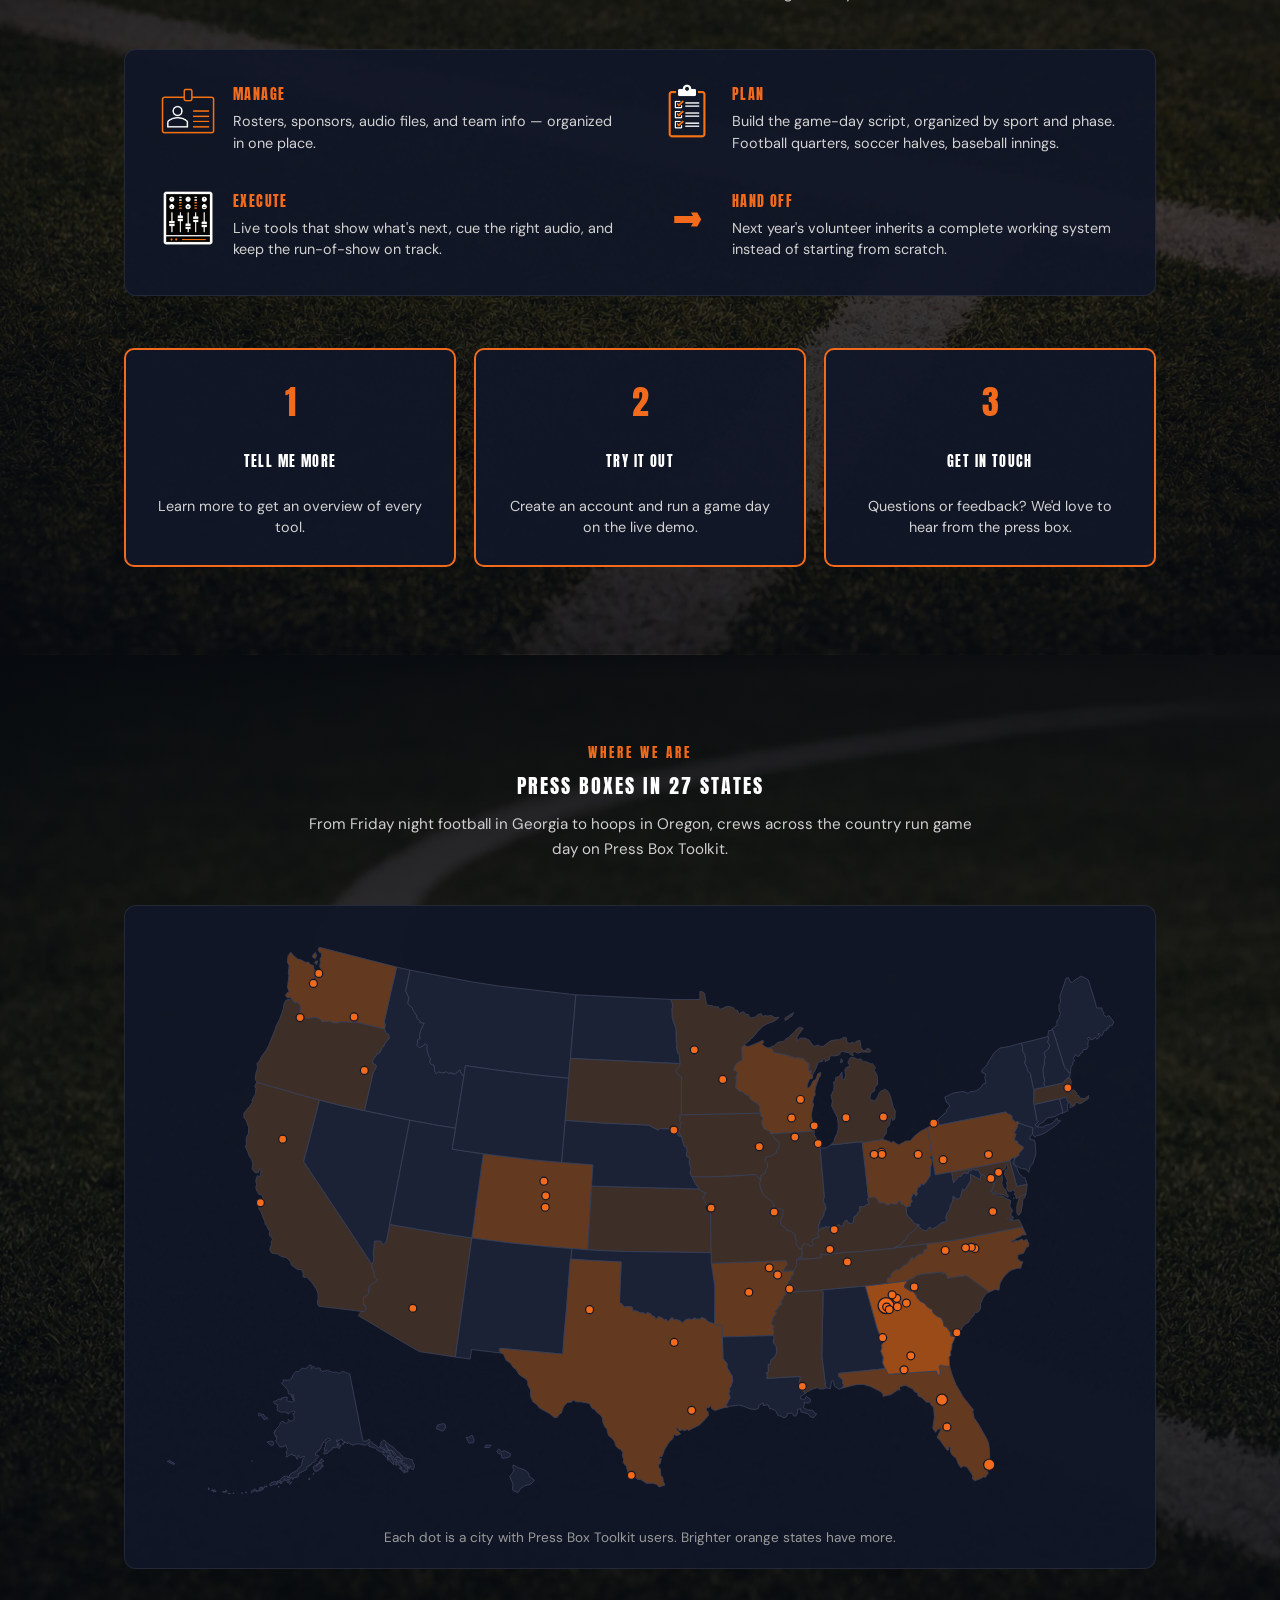
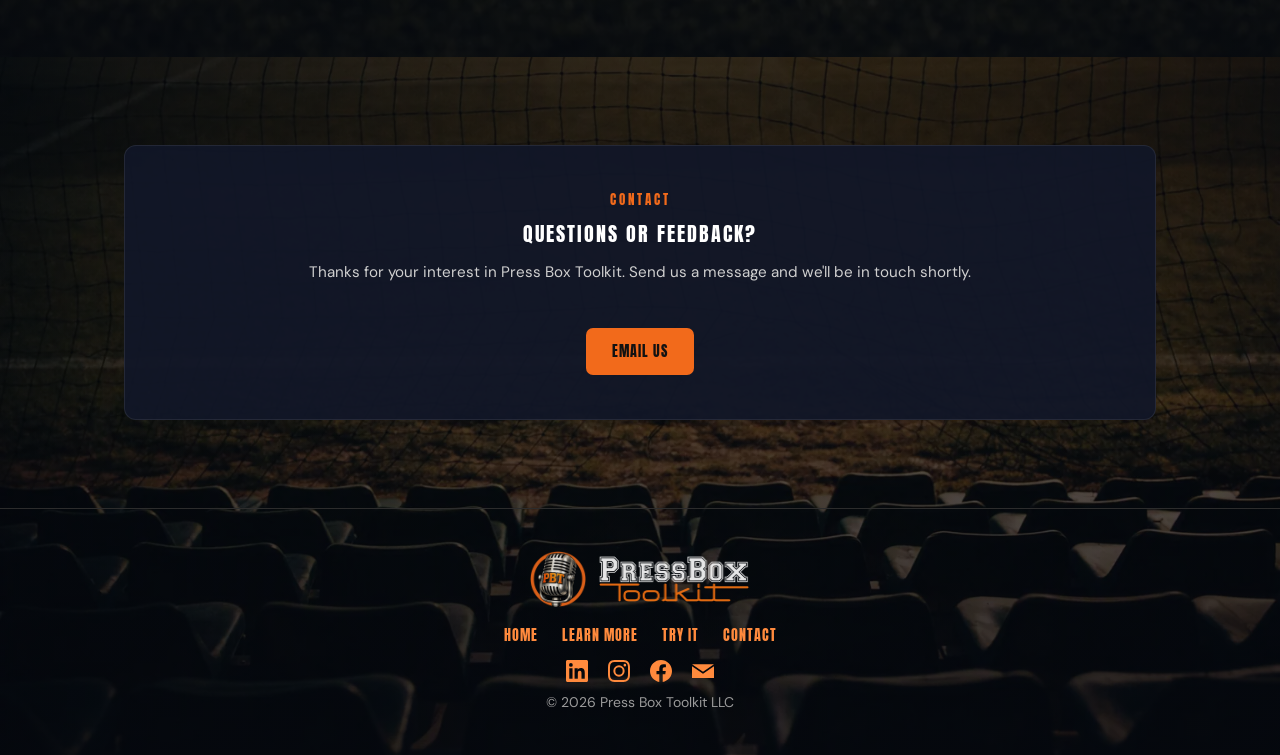
==== commit e20c4d57: "Add 17 new user cities to the home page map From the 2026-10-13 user export: Brier and Kennewick WA," ====
--- a/index.html
+++ b/index.html
@@ -155,7 +155,7 @@
 <section class="section alt photo-bg photo-users-home" id="where">
   <div class="wrap">
     <p class="eyebrow">Where we are</p>
-    <h2>Press boxes in 24 states</h2>
+    <h2>Press boxes in 27 states</h2>
     <p class="lede">From Friday night football in Georgia to hoops in Oregon, crews across the country run game day on Press Box Toolkit.</p>
   </div>
   <div class="wrap panel map-panel">
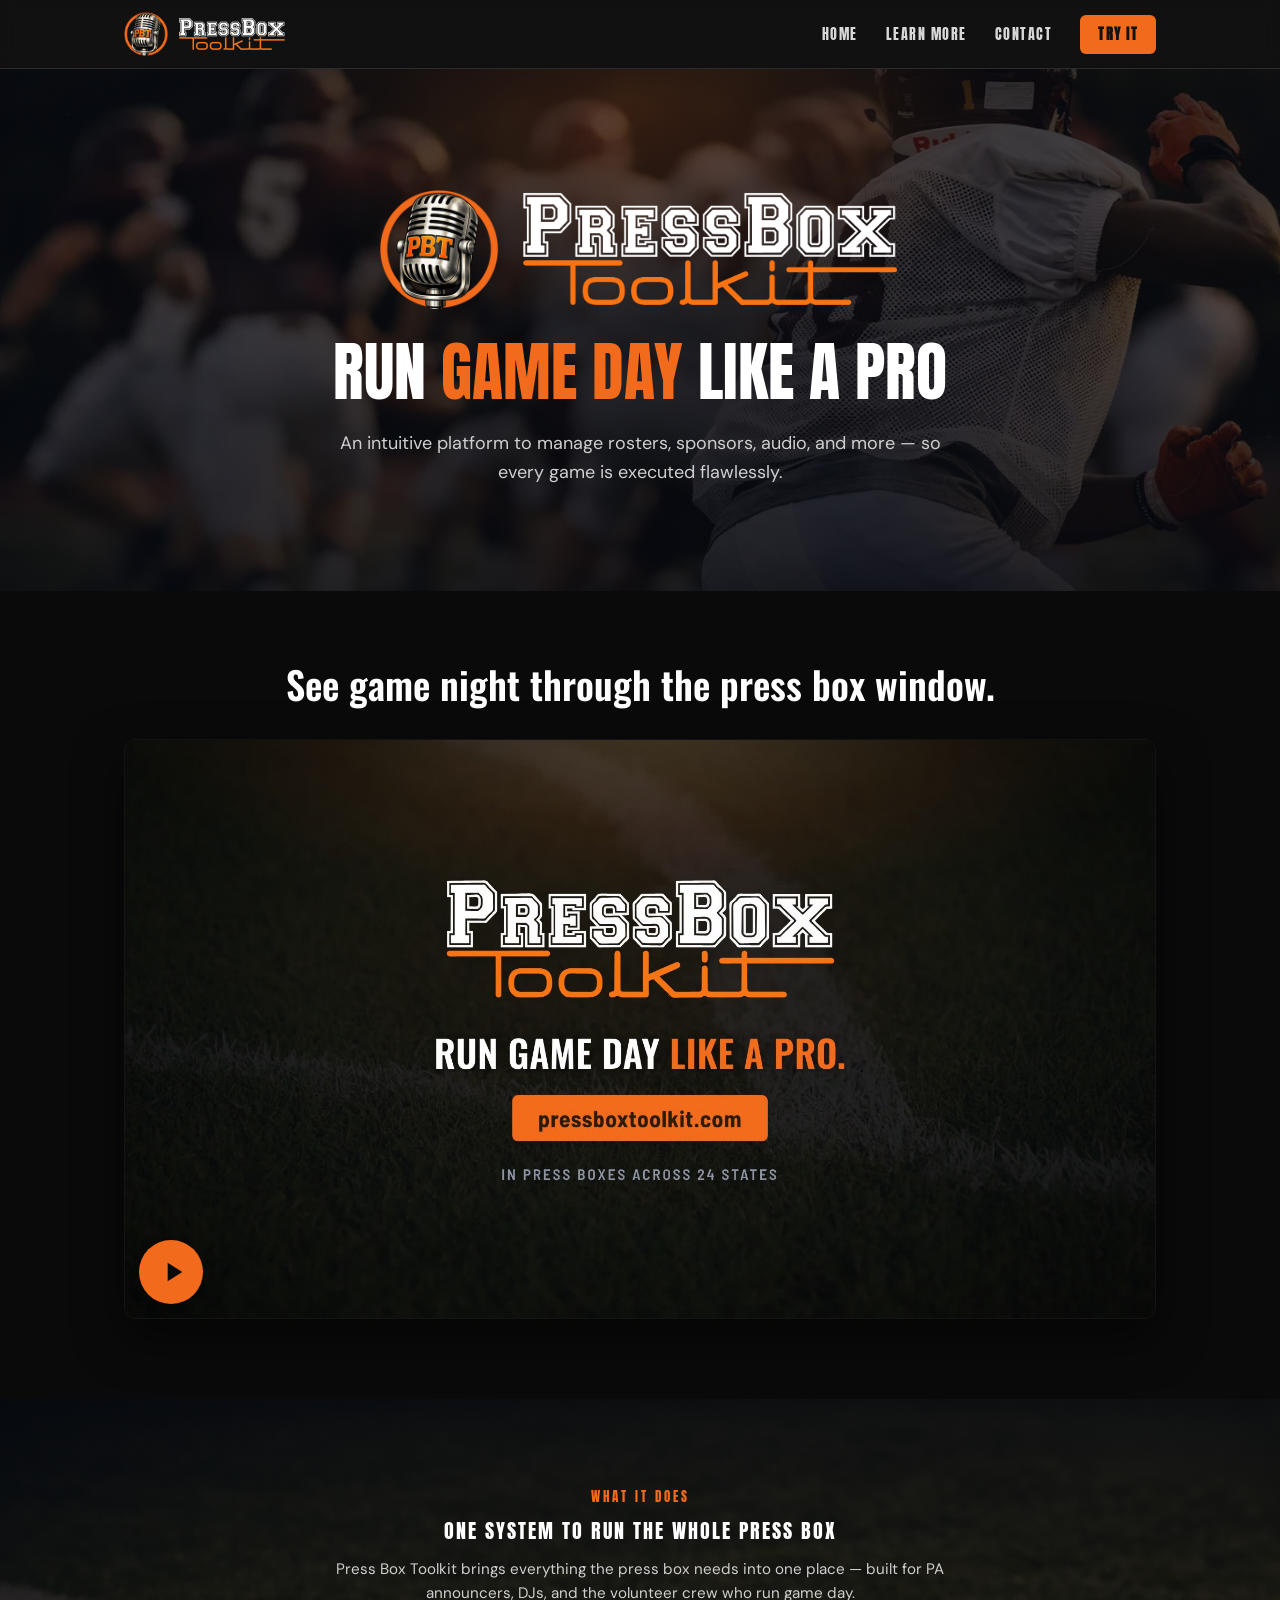
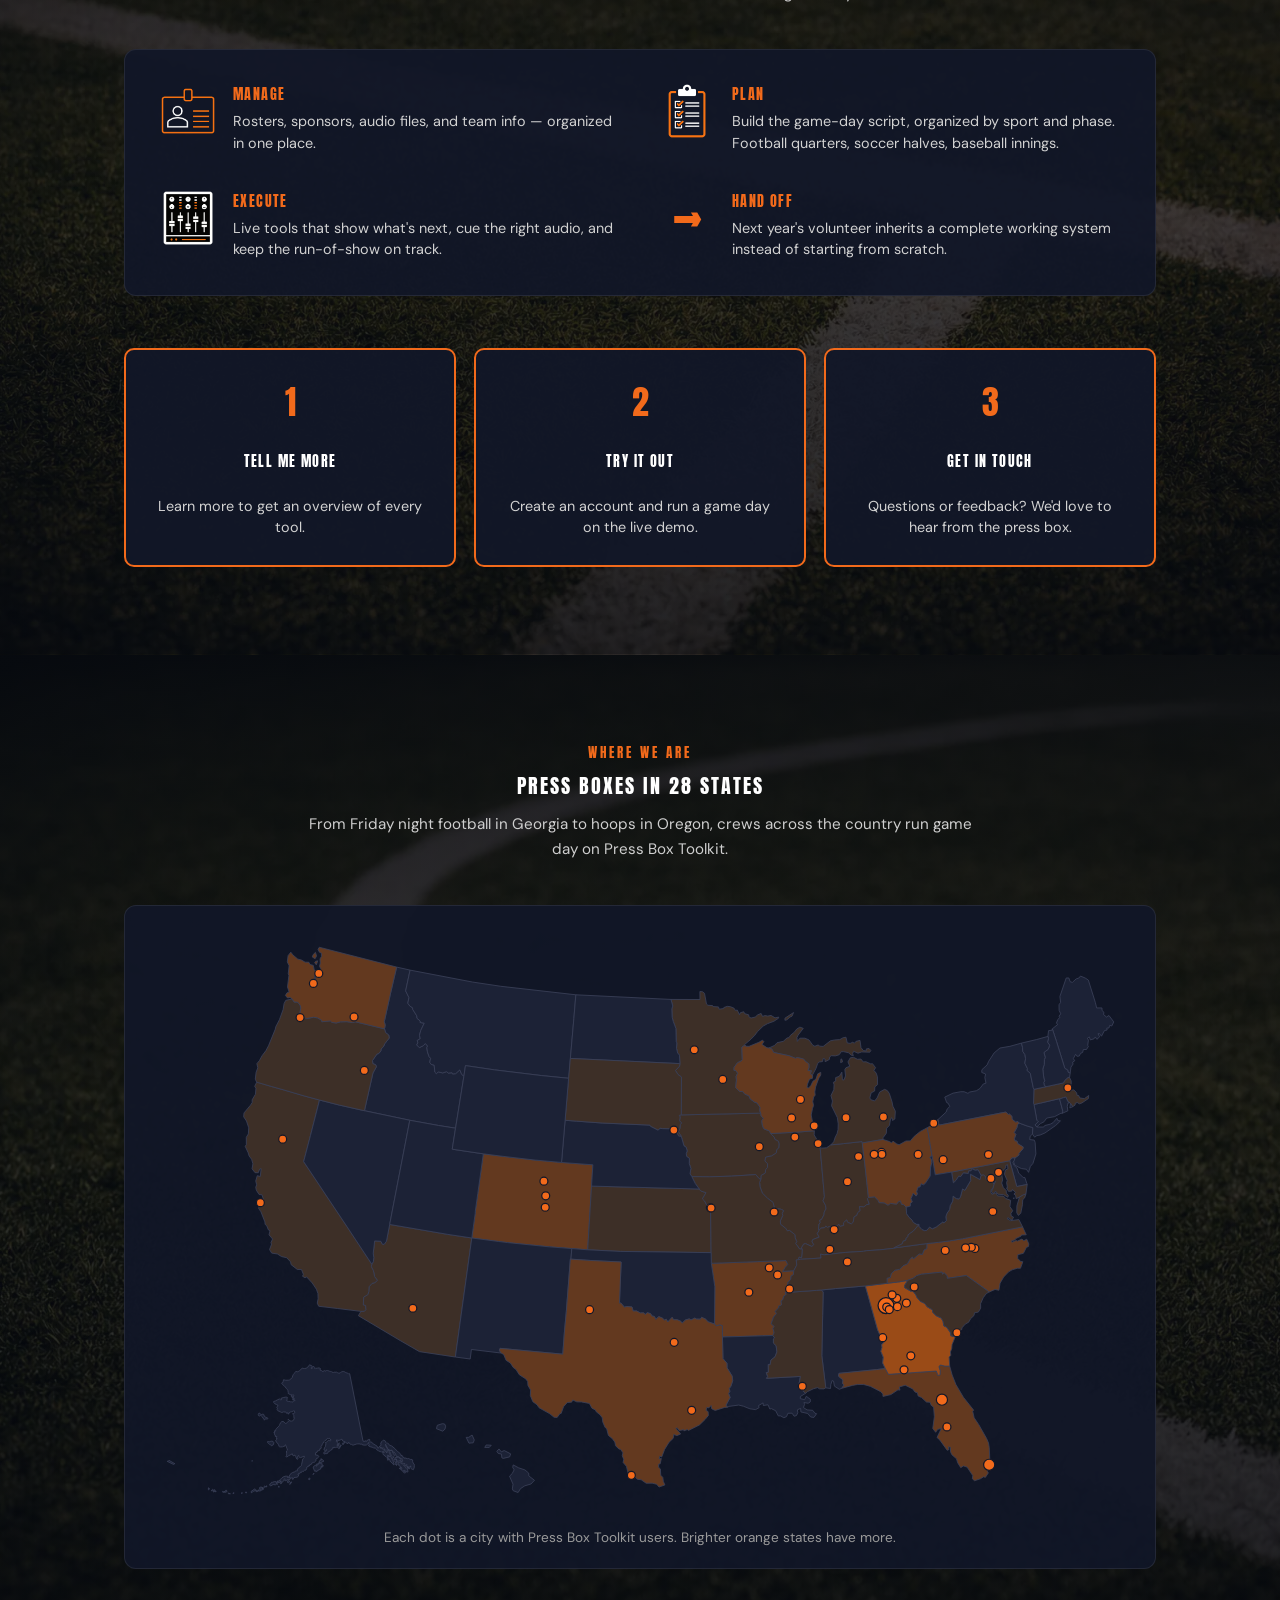
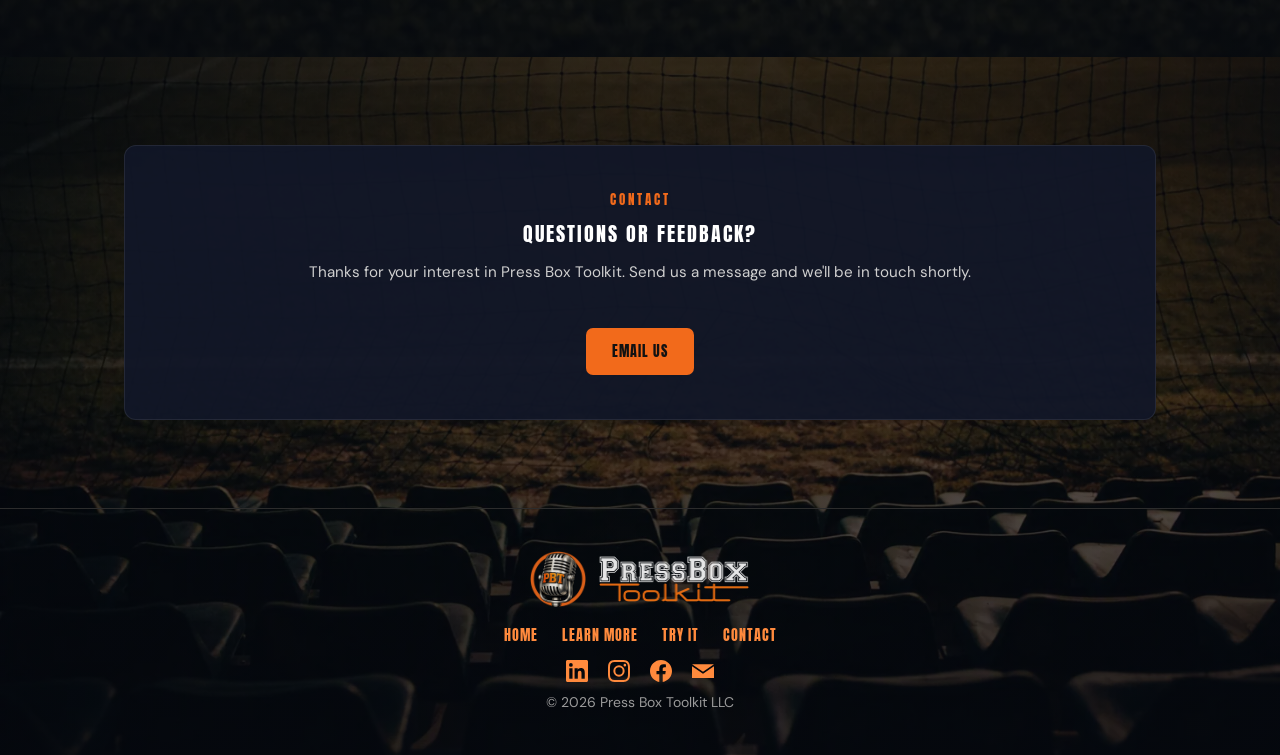
==== commit 81b642dd: "Add Fishers and Fort Wayne IN to the home page map Both users had no city on their account; located " ====
--- a/index.html
+++ b/index.html
@@ -155,7 +155,7 @@
 <section class="section alt photo-bg photo-users-home" id="where">
   <div class="wrap">
     <p class="eyebrow">Where we are</p>
-    <h2>Press boxes in 27 states</h2>
+    <h2>Press boxes in 28 states</h2>
     <p class="lede">From Friday night football in Georgia to hoops in Oregon, crews across the country run game day on Press Box Toolkit.</p>
   </div>
   <div class="wrap panel map-panel">
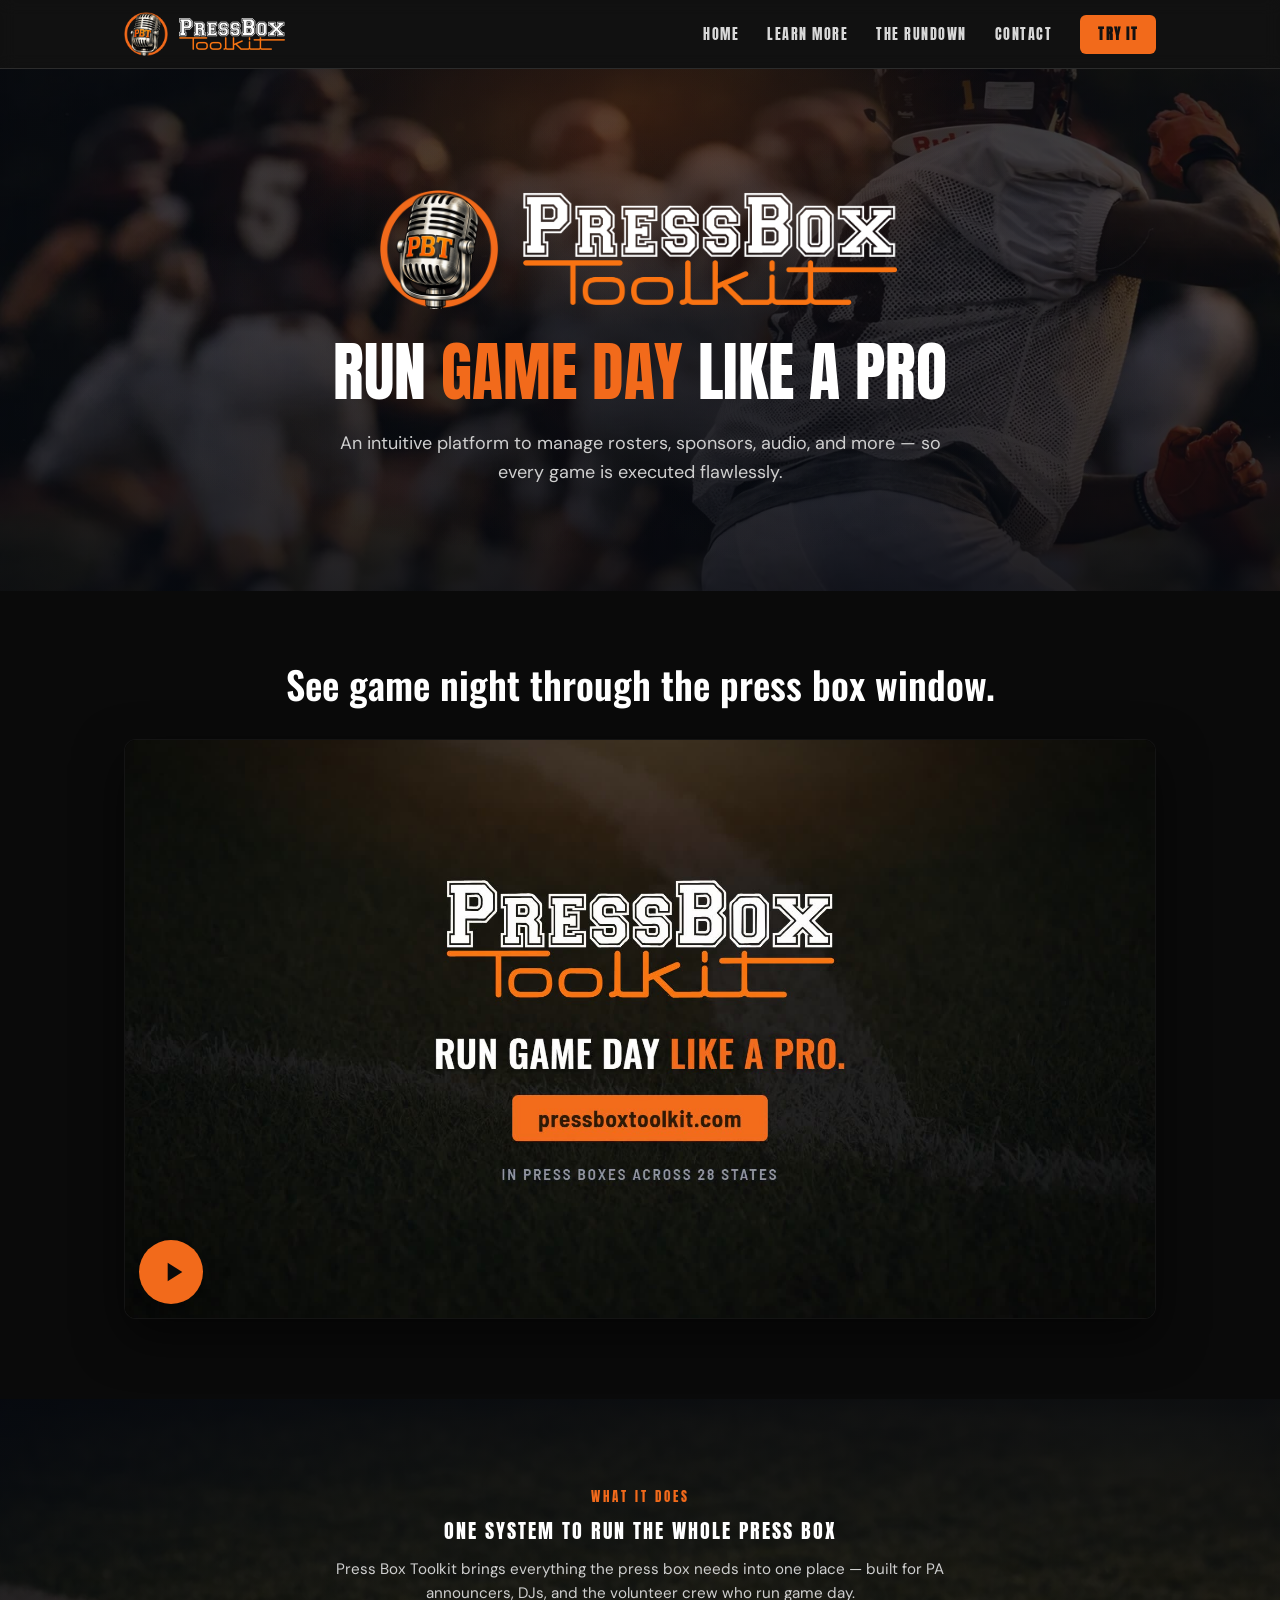
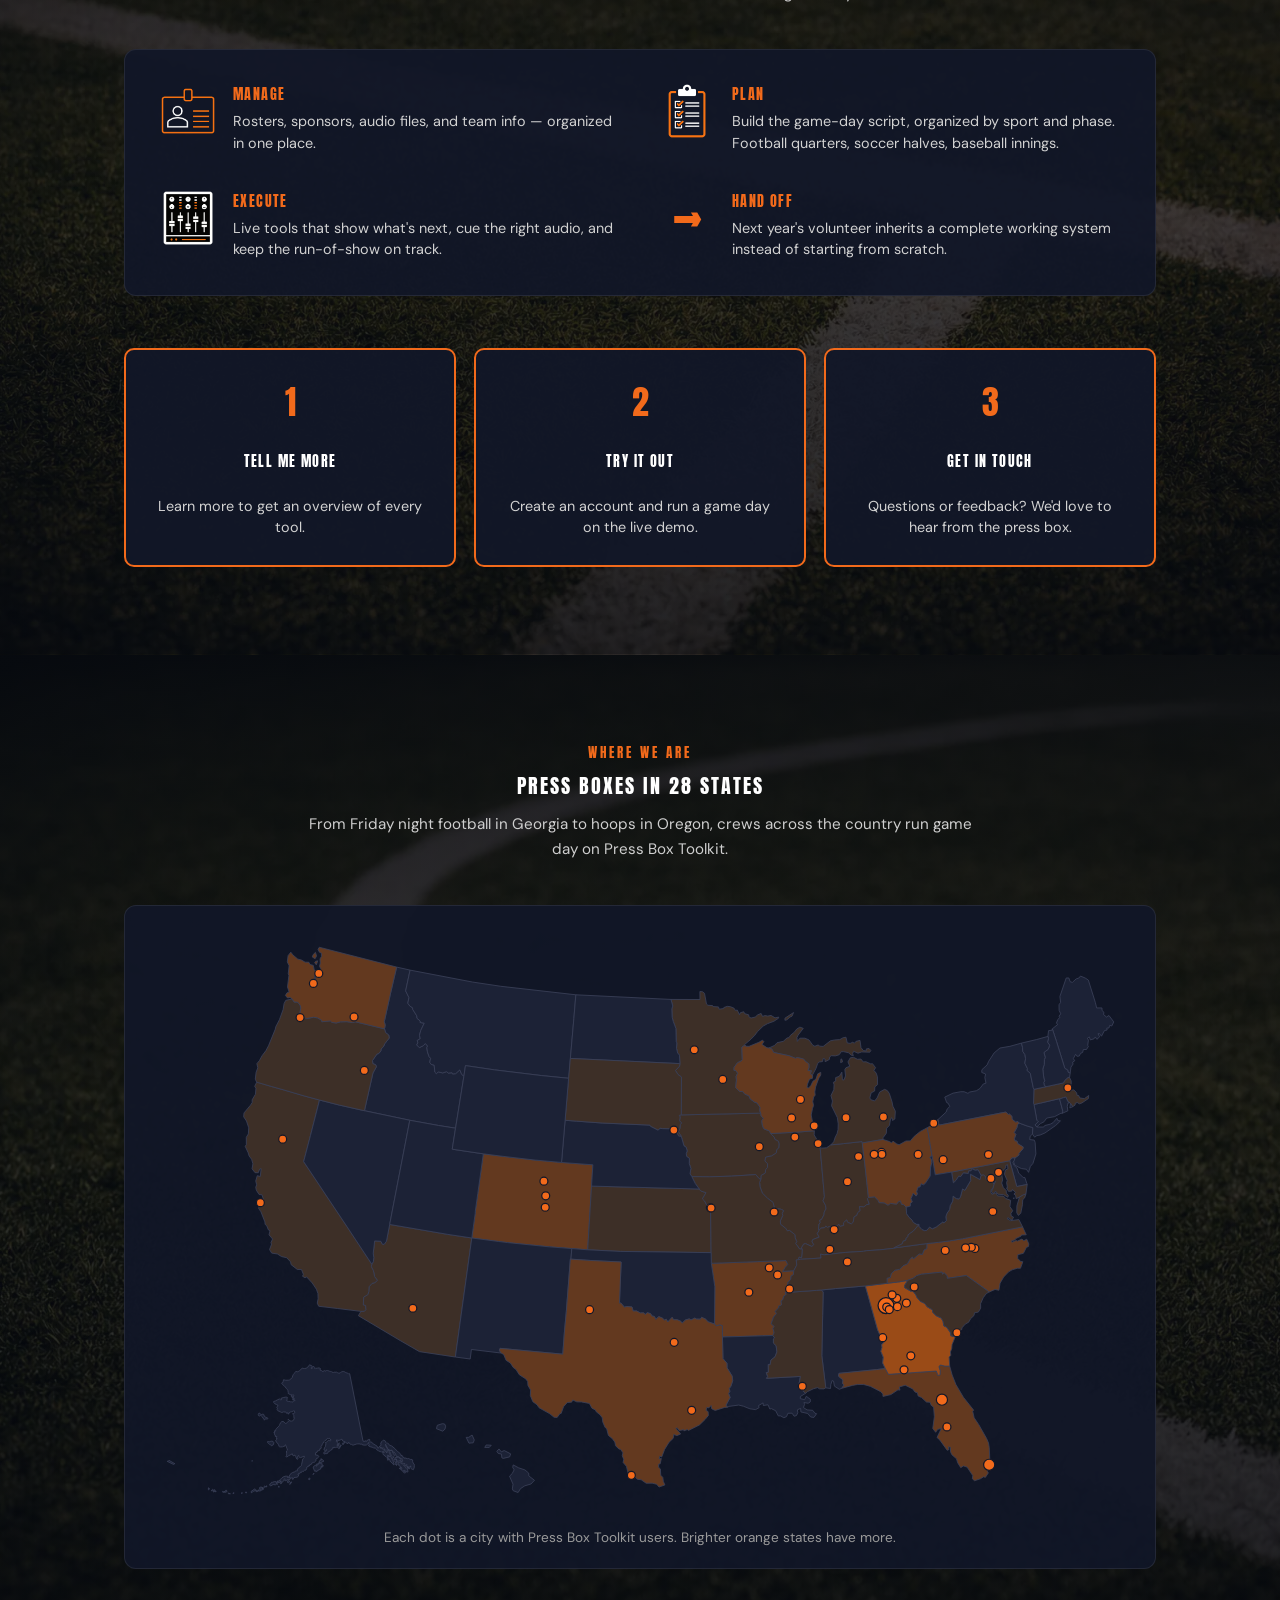
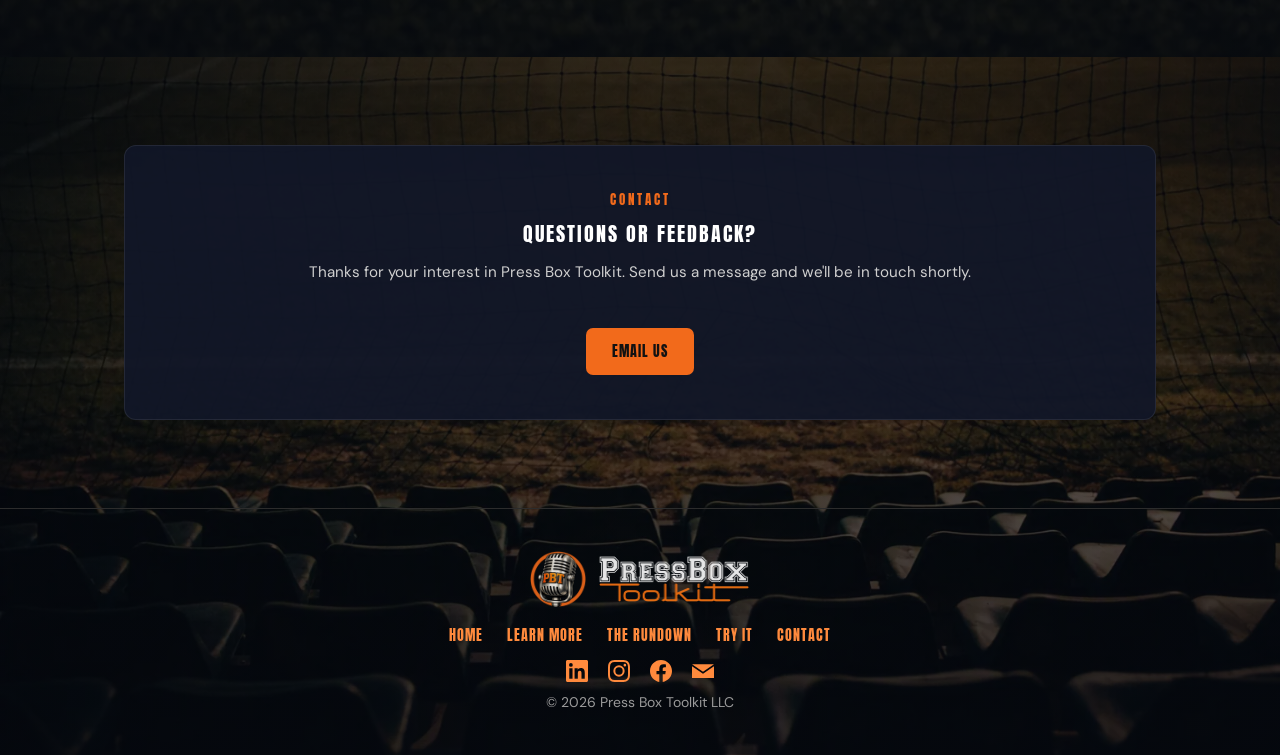
==== commit 9ff4bf04: "Add The Rundown newsletter archive with July, September, and October 2026 editions Each edition gets" ====
--- a/index.html
+++ b/index.html
@@ -66,6 +66,7 @@
     <nav class="nav-links" id="navlinks">
       <a href="index.html">Home</a>
       <a href="details.html">Learn More</a>
+      <a href="rundown/">The Rundown</a>
       <a href="#contact">Contact</a>
       <a class="cta" href="https://app.pressboxtoolkit.com">Try It</a>
     </nav>
@@ -182,6 +183,7 @@
     <div class="links">
       <a href="index.html">Home</a>
       <a href="details.html">Learn More</a>
+      <a href="rundown/">The Rundown</a>
       <a href="https://app.pressboxtoolkit.com">Try It</a>
       <a href="mailto:info@pressboxtoolkit.com">Contact</a>
     </div>
--- a/styles.css
+++ b/styles.css
@@ -397,6 +397,87 @@
 .cta-band .btn-dark{background:var(--ink);color:var(--paper);font-size:16px;padding:15px 32px}
 .cta-band .btn-dark:hover{background:#000;transform:translateY(-2px)}
 
+/* ---- The Rundown: newsletter archive (/rundown/) and editions (/rundown/YYYY-MM/) ---- */
+.nav-links a[aria-current="page"]{color:var(--orange-lt)}
+.photo-hero-rundown{
+  background-image:
+    radial-gradient(ellipse 62% 58% at 50% 52%,rgba(var(--shade),.55),transparent 74%),
+    linear-gradient(180deg,rgba(var(--shade),.62),rgba(var(--shade),.44) 45%,rgba(var(--shade),.8)),
+    linear-gradient(rgba(var(--shade),.4),rgba(var(--shade),.4)),
+    url('images/empty-seats.webp');
+  background-position:center 65%;
+}
+.hero .masthead{
+  font-family:var(--disp);font-weight:400;text-transform:uppercase;letter-spacing:3px;
+  color:var(--orange);font-size:.9rem;margin-bottom:16px;position:relative;
+}
+.hero.edition-hero{padding:80px 24px 48px}
+.hero.edition-hero h1{font-size:clamp(2rem,5vw,3.25rem);max-width:820px;margin:0 auto;text-wrap:balance}
+.hero .meta{color:var(--mute);font-size:.9rem;margin-top:18px;position:relative}
+
+/* edition list (archive page) */
+.editions{display:grid;grid-template-columns:repeat(3,1fr);gap:18px}
+.edition-card{
+  background:var(--ink-card);border:1px solid var(--line);border-radius:12px;overflow:hidden;
+  display:flex;flex-direction:column;transition:transform .15s,border-color .15s;
+}
+.edition-card:hover{transform:translateY(-4px);border-color:var(--orange)}
+.edition-card img{width:100%;height:auto;aspect-ratio:16/10;object-fit:cover}
+.edition-card .body{padding:20px 22px 24px;display:flex;flex-direction:column;flex:1}
+.edition-card .date{flex:none;font-family:var(--disp);letter-spacing:2px;text-transform:uppercase;color:var(--orange);font-size:13px;margin-bottom:6px}
+.edition-card h2{font-family:var(--disp);font-weight:400;text-transform:uppercase;letter-spacing:.06em;
+  font-size:1.125rem;line-height:1.25;margin-bottom:10px;text-align:left}
+.edition-card p{color:#cfcfcf;font-size:.9rem;line-height:1.55;flex:1}
+.edition-card .more{font-family:var(--disp);letter-spacing:1px;text-transform:uppercase;font-size:.85rem;color:var(--orange-lt);margin-top:16px}
+
+/* edition article */
+.article{max-width:740px;margin:0 auto;padding:8px 24px 72px}
+.article > :first-child{margin-top:0}
+.article h2{
+  font-family:var(--disp);font-weight:400;text-transform:uppercase;letter-spacing:.06em;
+  font-size:1.6rem;line-height:1.2;margin:60px 0 18px;padding-top:28px;border-top:1px solid var(--line);
+  scroll-margin-top:88px;
+}
+.article h3{
+  font-family:var(--disp);font-weight:400;text-transform:uppercase;letter-spacing:.08em;
+  color:var(--orange);font-size:1.1rem;line-height:1.3;margin:36px 0 12px;scroll-margin-top:88px;
+}
+.article p{color:#d6d6d6;font-size:1.0625rem;line-height:1.75;margin-bottom:18px}
+.article p.intro{font-size:1.2rem;color:#e6e6e6}
+.article strong{color:var(--paper)}
+.article a{color:var(--orange-lt);text-decoration:underline;text-underline-offset:3px}
+.article a:hover{color:var(--paper)}
+.article code{font-size:.92em;background:#262626;border:1px solid var(--line);border-radius:4px;padding:1px 6px;color:#f0f0f0}
+.article ul{list-style:none;margin:0 0 22px}
+.article li{position:relative;padding-left:24px;margin-bottom:12px;color:#d6d6d6;font-size:1.0625rem;line-height:1.7}
+.article li::before{content:"";position:absolute;left:4px;top:.68em;width:8px;height:8px;border-radius:2px;background:var(--orange)}
+.article figure{margin:30px 0}
+.article figure img{width:100%;height:auto;border-radius:10px;border:1px solid rgba(255,255,255,.08)}
+.article figure.narrow{max-width:420px;margin-left:auto;margin-right:auto}
+.article figure.pair{display:grid;grid-template-columns:1fr 1fr;gap:14px;align-items:start}
+.article figure.pair figcaption{grid-column:1/-1}
+.article figcaption{color:var(--mute);font-size:.875rem;line-height:1.5;margin-top:10px;text-align:center}
+.callout{
+  background:var(--ink-card);border:1px solid var(--line);border-left:3px solid var(--orange);
+  border-radius:10px;padding:24px 26px 8px;margin:44px 0;
+}
+.article .callout h2{margin:0 0 12px;padding:0;border:0;font-size:1.2rem;color:var(--orange)}
+.stats{display:grid;grid-template-columns:1fr 1fr;gap:14px;margin:6px 0 26px}
+.stat{background:var(--ink-card);border:1px solid var(--line);border-radius:10px;padding:20px 22px}
+.stat .num{font-family:var(--disp);color:var(--orange);font-size:2.4rem;line-height:1.05}
+.stat .label{color:#cfcfcf;font-size:.95rem;line-height:1.5;margin-top:6px}
+.signoff{margin-top:44px}
+.edition-nav{
+  display:flex;justify-content:space-between;gap:16px;flex-wrap:wrap;
+  border-top:1px solid var(--line);margin-top:52px;padding-top:24px;
+}
+.article .edition-nav a{
+  font-family:var(--disp);letter-spacing:1px;text-transform:uppercase;font-size:.9rem;
+  text-decoration:none;color:var(--orange-lt);
+}
+.article .edition-nav a:hover{color:var(--paper)}
+.edition-nav .next{margin-left:auto;text-align:right}
+
 /* ---- footer ---- */
 .foot{border-top:1px solid var(--line);padding:42px 0;text-align:center}
 .foot-logo{height:48px;margin:0 auto 18px;opacity:.9}
@@ -423,7 +504,11 @@
   .nav-links a{padding:16px 24px;width:100%;border-top:1px solid var(--line)}
   .nav-links a.cta{border-radius:0}
   .nav-toggle{display:block}
-  .cards,.trio,.why{grid-template-columns:1fr}
+  .cards,.trio,.why,.editions{grid-template-columns:1fr}
+  .hero.edition-hero{padding:56px 20px 36px}
+  .article{padding:0 20px 56px}
+  .article h2{font-size:1.35rem;margin-top:48px}
+  .callout{padding:20px 20px 4px}
   .hero.photo-bg{padding:84px 20px 72px}
   .section.photo-bg{padding:60px 0}
   .wrap.panel{width:calc(100% - 48px);padding:32px 20px}
@@ -440,6 +525,7 @@
 @media(max-width:560px){
   .hero-brand{flex-direction:column;gap:14px}
   .hero-mic{height:96px;width:96px}
+  .stats,.article figure.pair{grid-template-columns:1fr}
 }
 
 @media(prefers-reduced-motion:reduce){
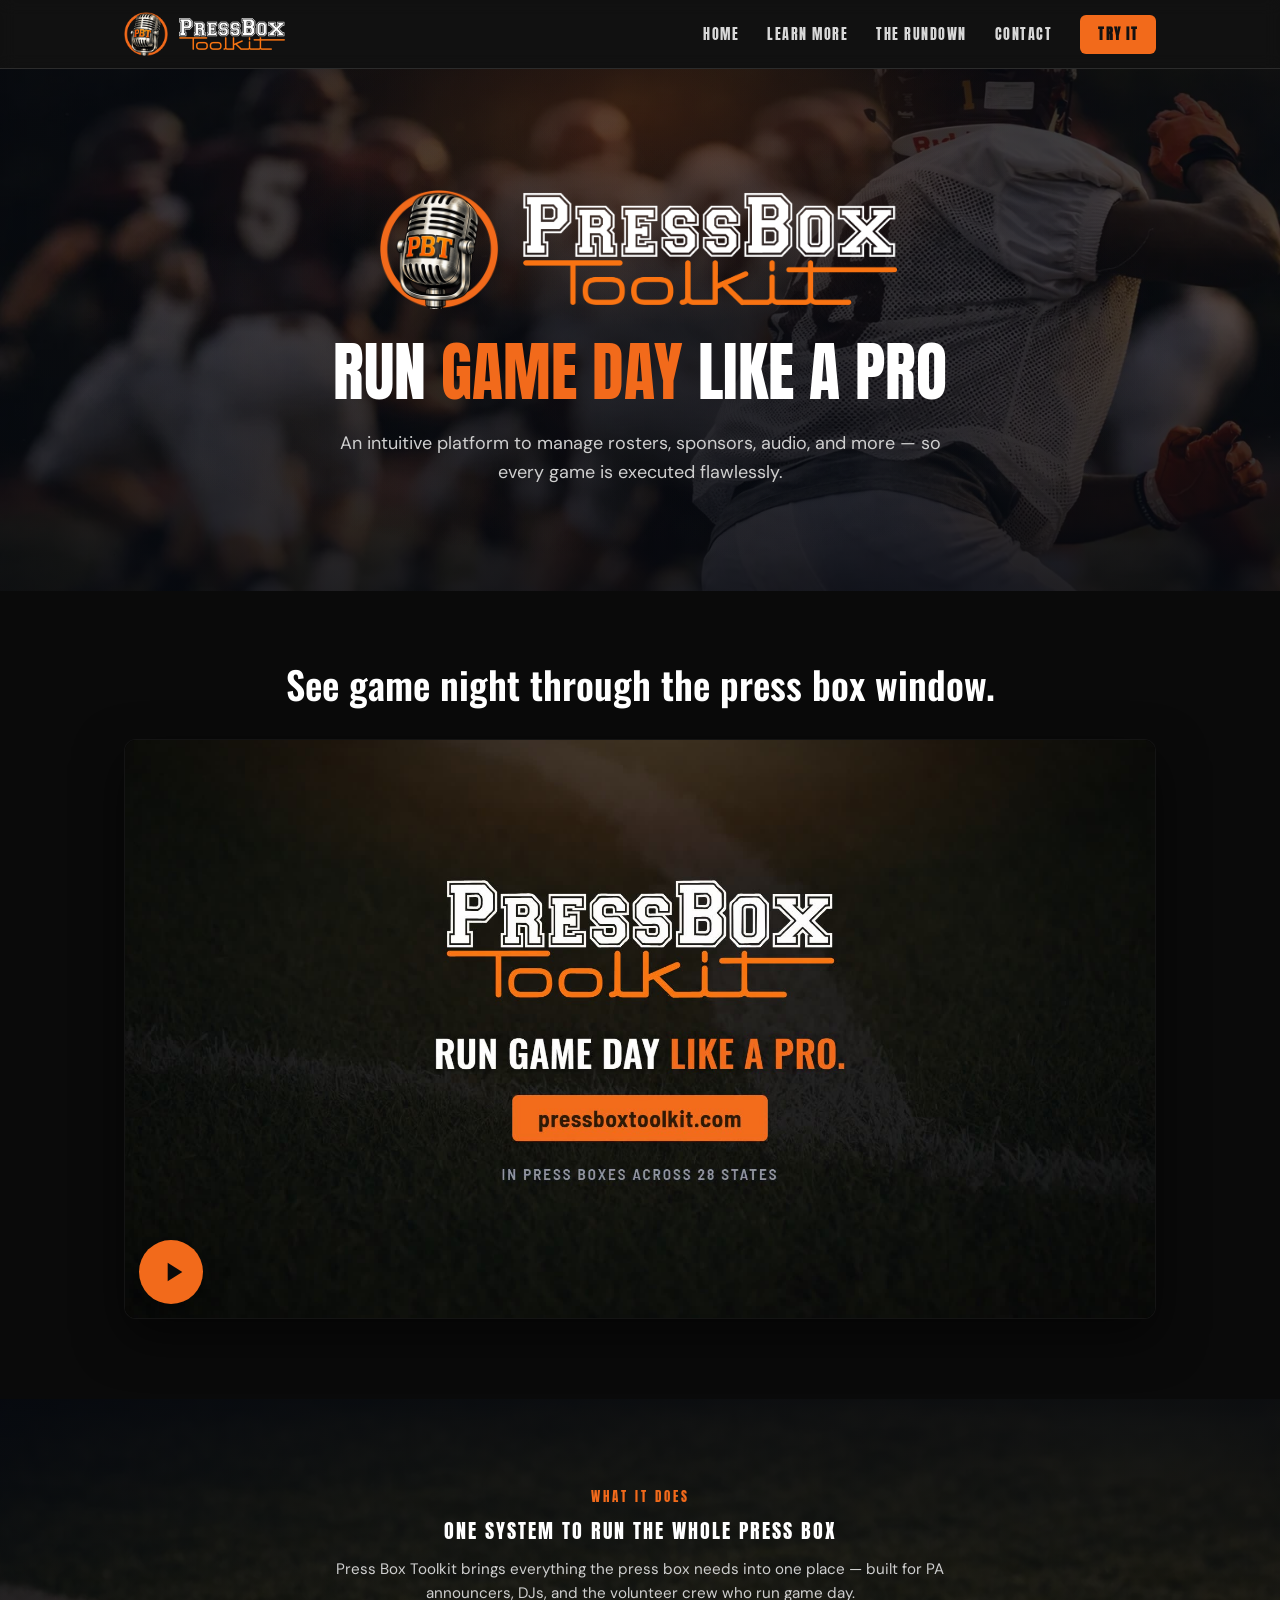
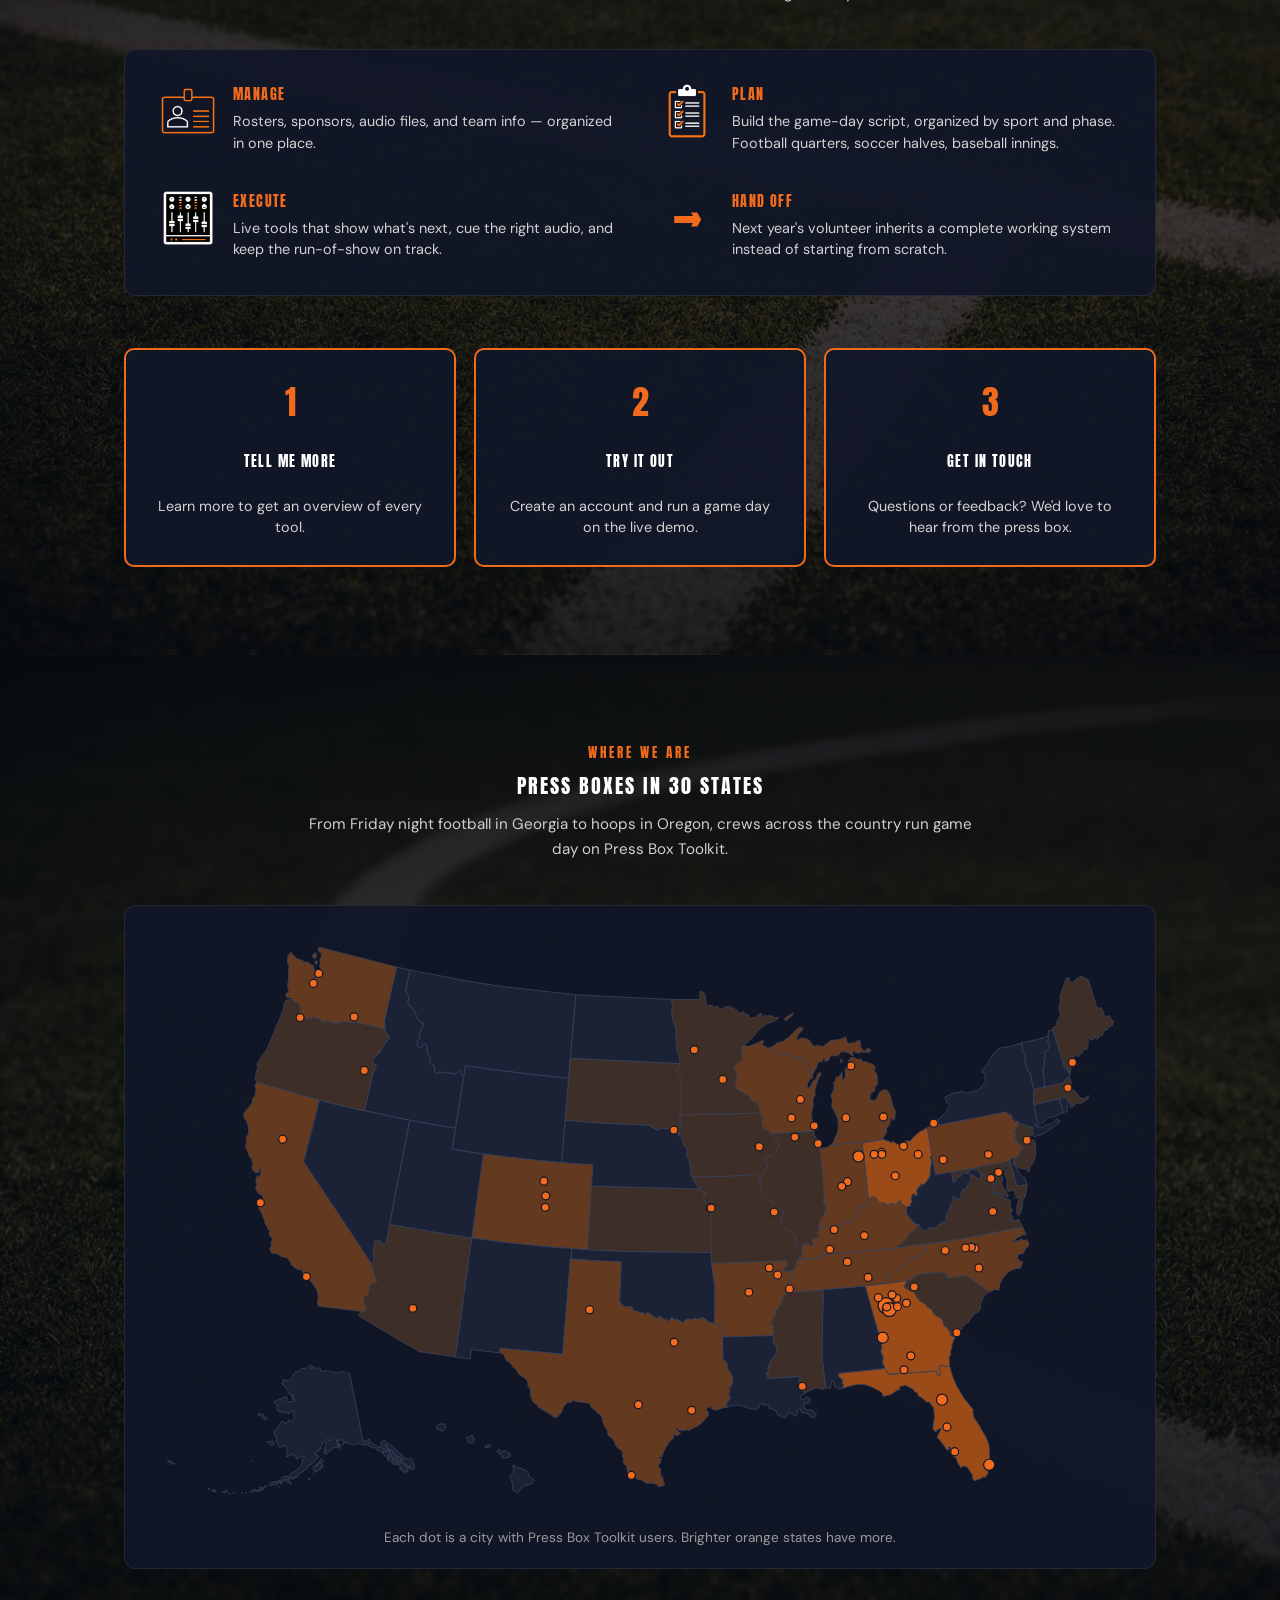
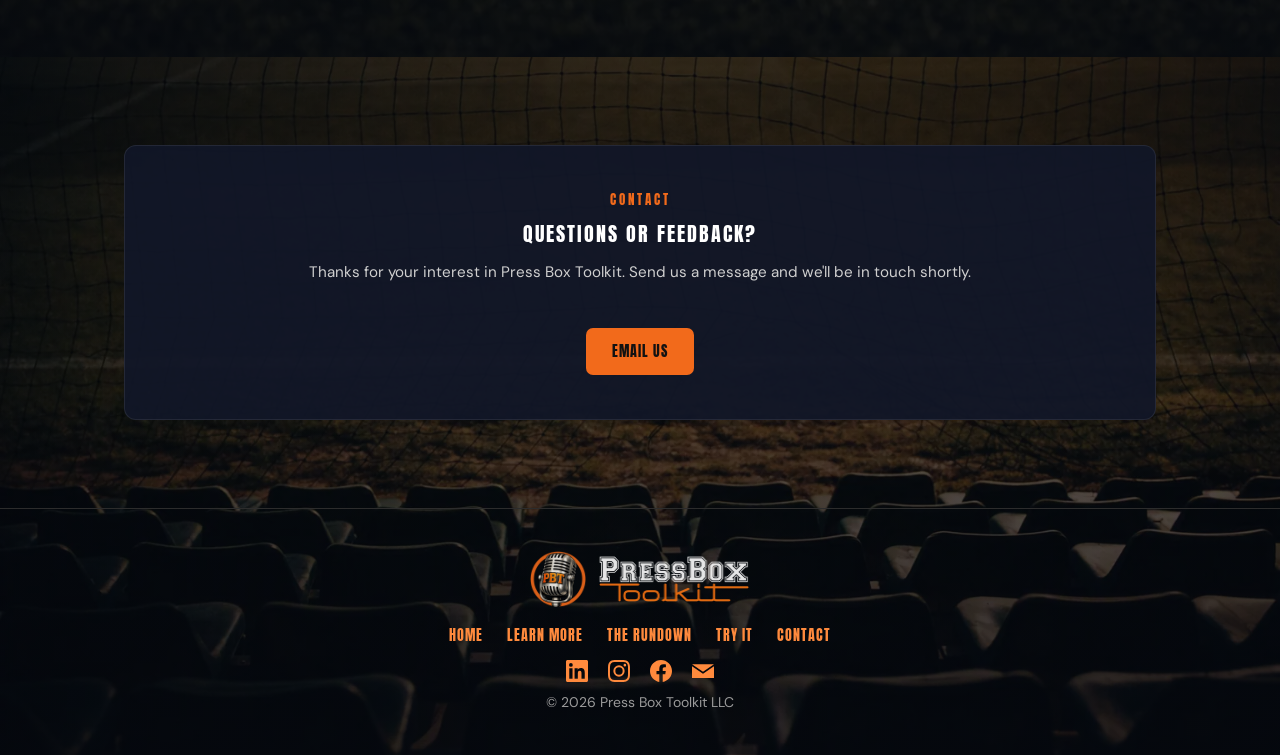
==== commit dde6e7a2: "Add 13 new user cities to the home page map From the 2026-10-27 user export: Adairsville GA, Avon IN" ====
--- a/index.html
+++ b/index.html
@@ -156,7 +156,7 @@
 <section class="section alt photo-bg photo-users-home" id="where">
   <div class="wrap">
     <p class="eyebrow">Where we are</p>
-    <h2>Press boxes in 28 states</h2>
+    <h2>Press boxes in 30 states</h2>
     <p class="lede">From Friday night football in Georgia to hoops in Oregon, crews across the country run game day on Press Box Toolkit.</p>
   </div>
   <div class="wrap panel map-panel">
--- a/styles.css
+++ b/styles.css
@@ -394,6 +394,7 @@
 }
 .cta-band h2{font-family:var(--disp);font-weight:400;color:var(--ink);text-transform:uppercase;
   font-size:1.5rem;letter-spacing:.05em;margin-bottom:22px}
+.cta-band p{color:var(--ink);font-size:1rem;line-height:1.5;max-width:560px;margin:-10px auto 22px}
 .cta-band .btn-dark{background:var(--ink);color:var(--paper);font-size:16px;padding:15px 32px}
 .cta-band .btn-dark:hover{background:#000;transform:translateY(-2px)}
 
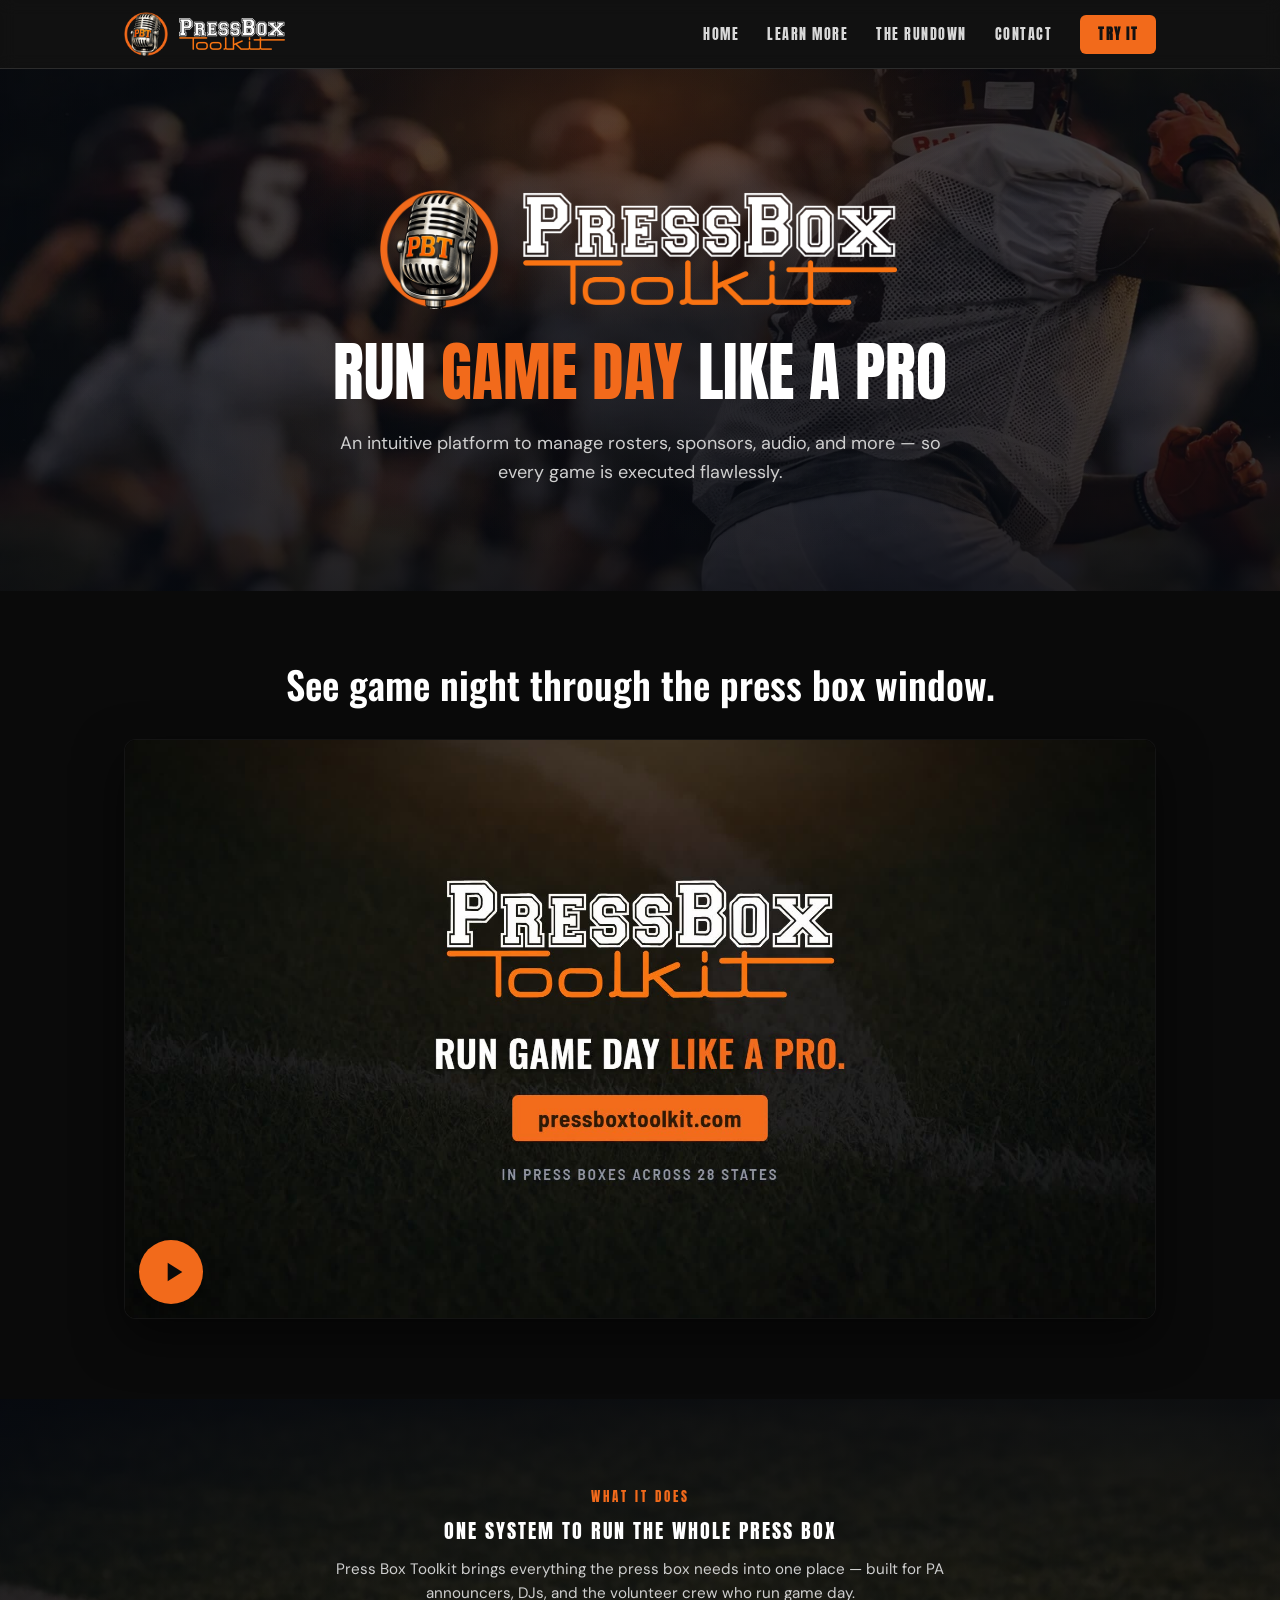
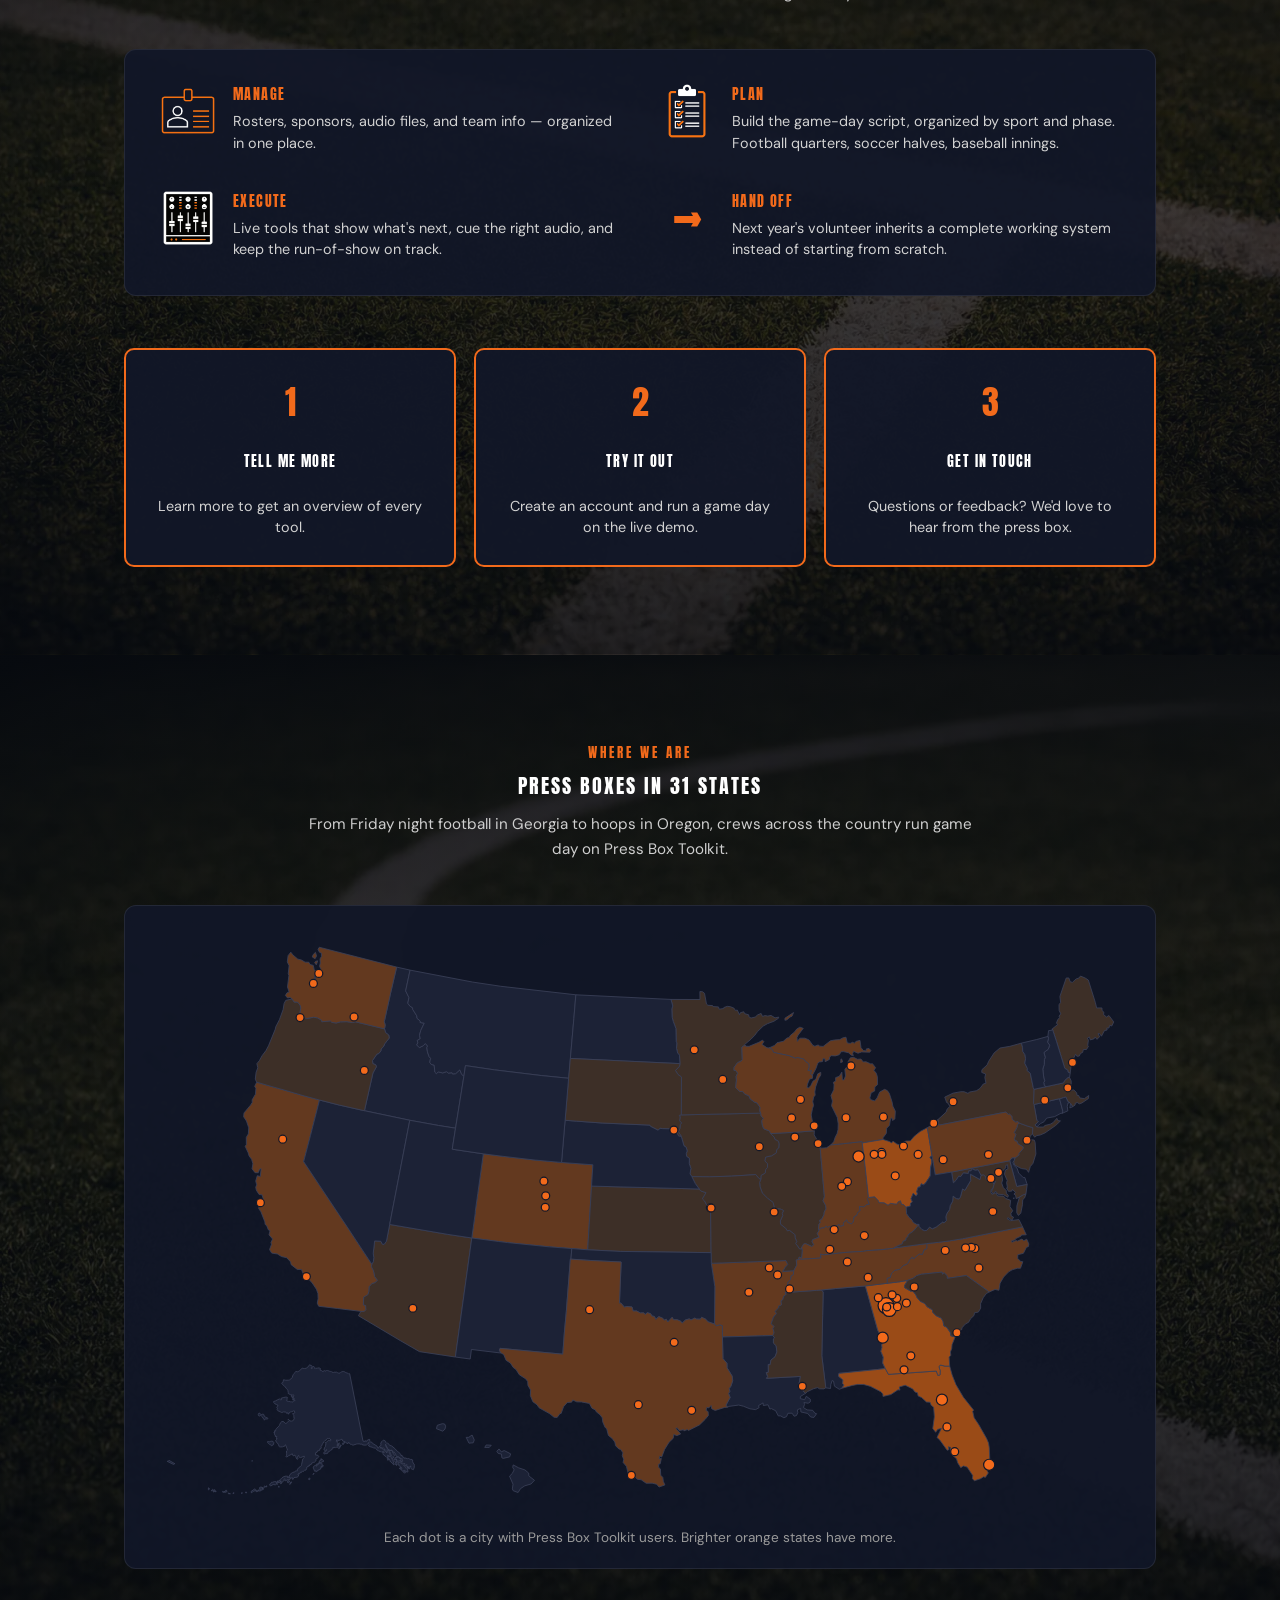
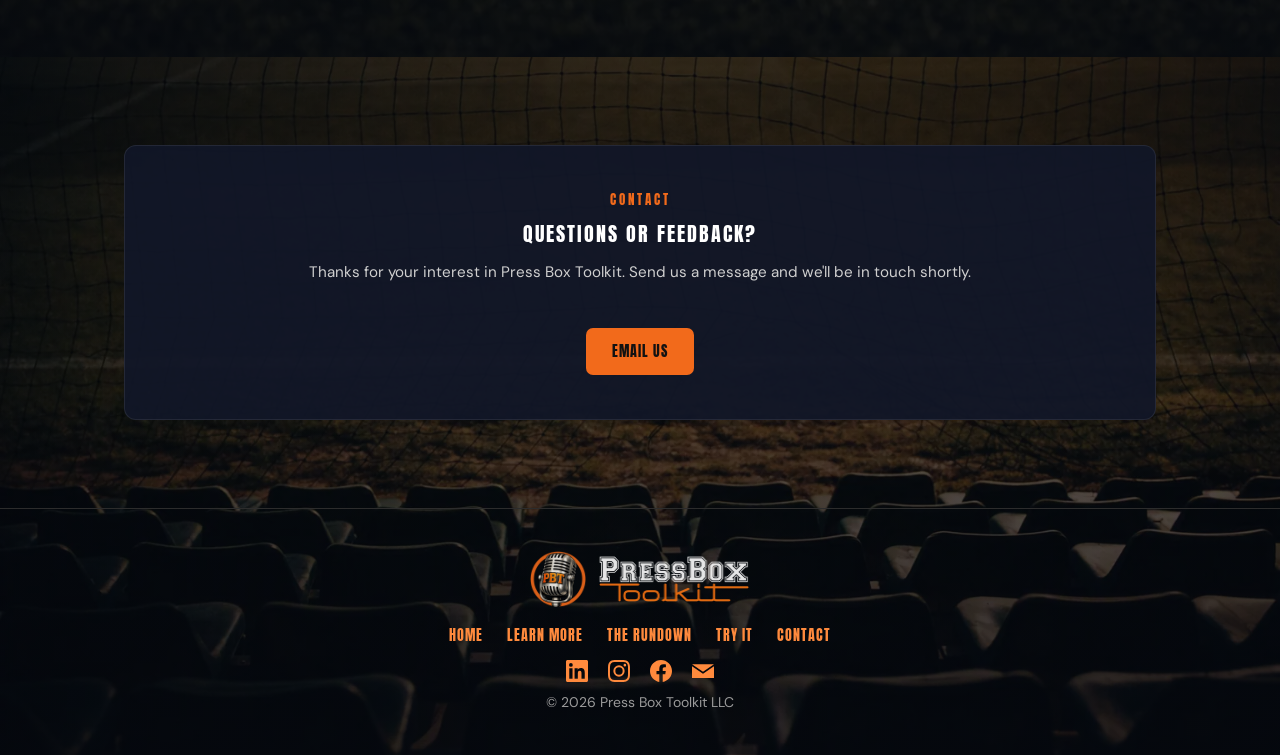
==== commit d0969d31: "Add Clarence NY and Westfield MA to the home page map From the 2026-11-05 user export. New York is n" ====
--- a/index.html
+++ b/index.html
@@ -156,7 +156,7 @@
 <section class="section alt photo-bg photo-users-home" id="where">
   <div class="wrap">
     <p class="eyebrow">Where we are</p>
-    <h2>Press boxes in 30 states</h2>
+    <h2>Press boxes in 31 states</h2>
     <p class="lede">From Friday night football in Georgia to hoops in Oregon, crews across the country run game day on Press Box Toolkit.</p>
   </div>
   <div class="wrap panel map-panel">
--- a/styles.css
+++ b/styles.css
@@ -43,6 +43,7 @@
   --acc-pro:#F26A1B;
   --acc-pa:#E8B84B;
   --acc-dj:#3EC6C6;
+  --acc-meet:#6366f1;
   --acc-rm:#4CAF7A;
 }
 
@@ -357,6 +358,7 @@
 .c-lite{color:var(--acc-lite)}
 .c-pa{color:var(--acc-pa)}
 .c-dj{color:var(--acc-dj)}
+.c-meet{color:var(--acc-meet)}
 .c-ad{color:#8858F0}
 .c-rm{color:var(--acc-rm)}
 .c-bc{color:#20C058}
@@ -366,6 +368,7 @@
 .product:has(.c-lite){border-left:3px solid var(--acc-lite)}
 .product:has(.c-pa){border-left:3px solid var(--acc-pa)}
 .product:has(.c-dj){border-left:3px solid var(--acc-dj)}
+.product:has(.c-meet){border-left:3px solid var(--acc-meet)}
 .product:has(.c-rm){border-left:3px solid var(--acc-rm)}
 .product p{color:#d2d2d2;font-size:.9rem;line-height:1.5;margin-bottom:10px}
 .product .feat{color:var(--mute);font-size:.85rem}
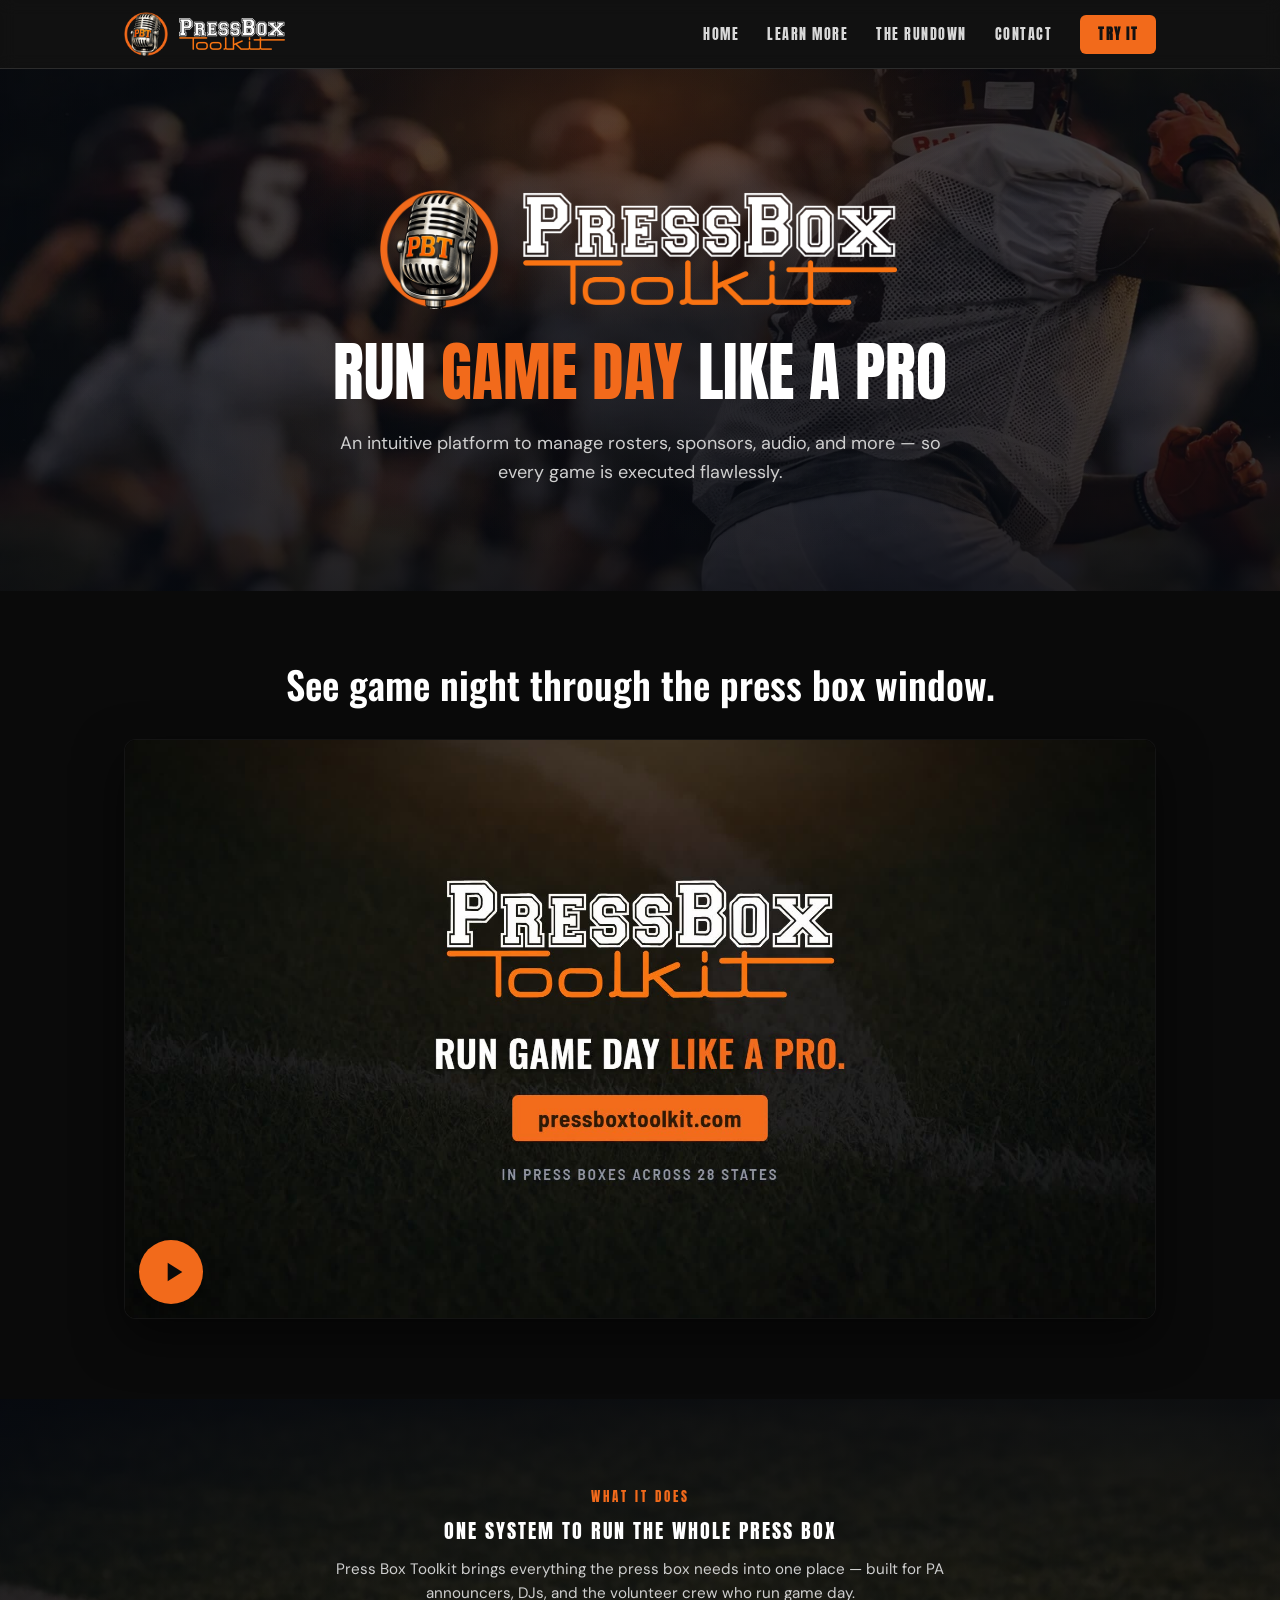
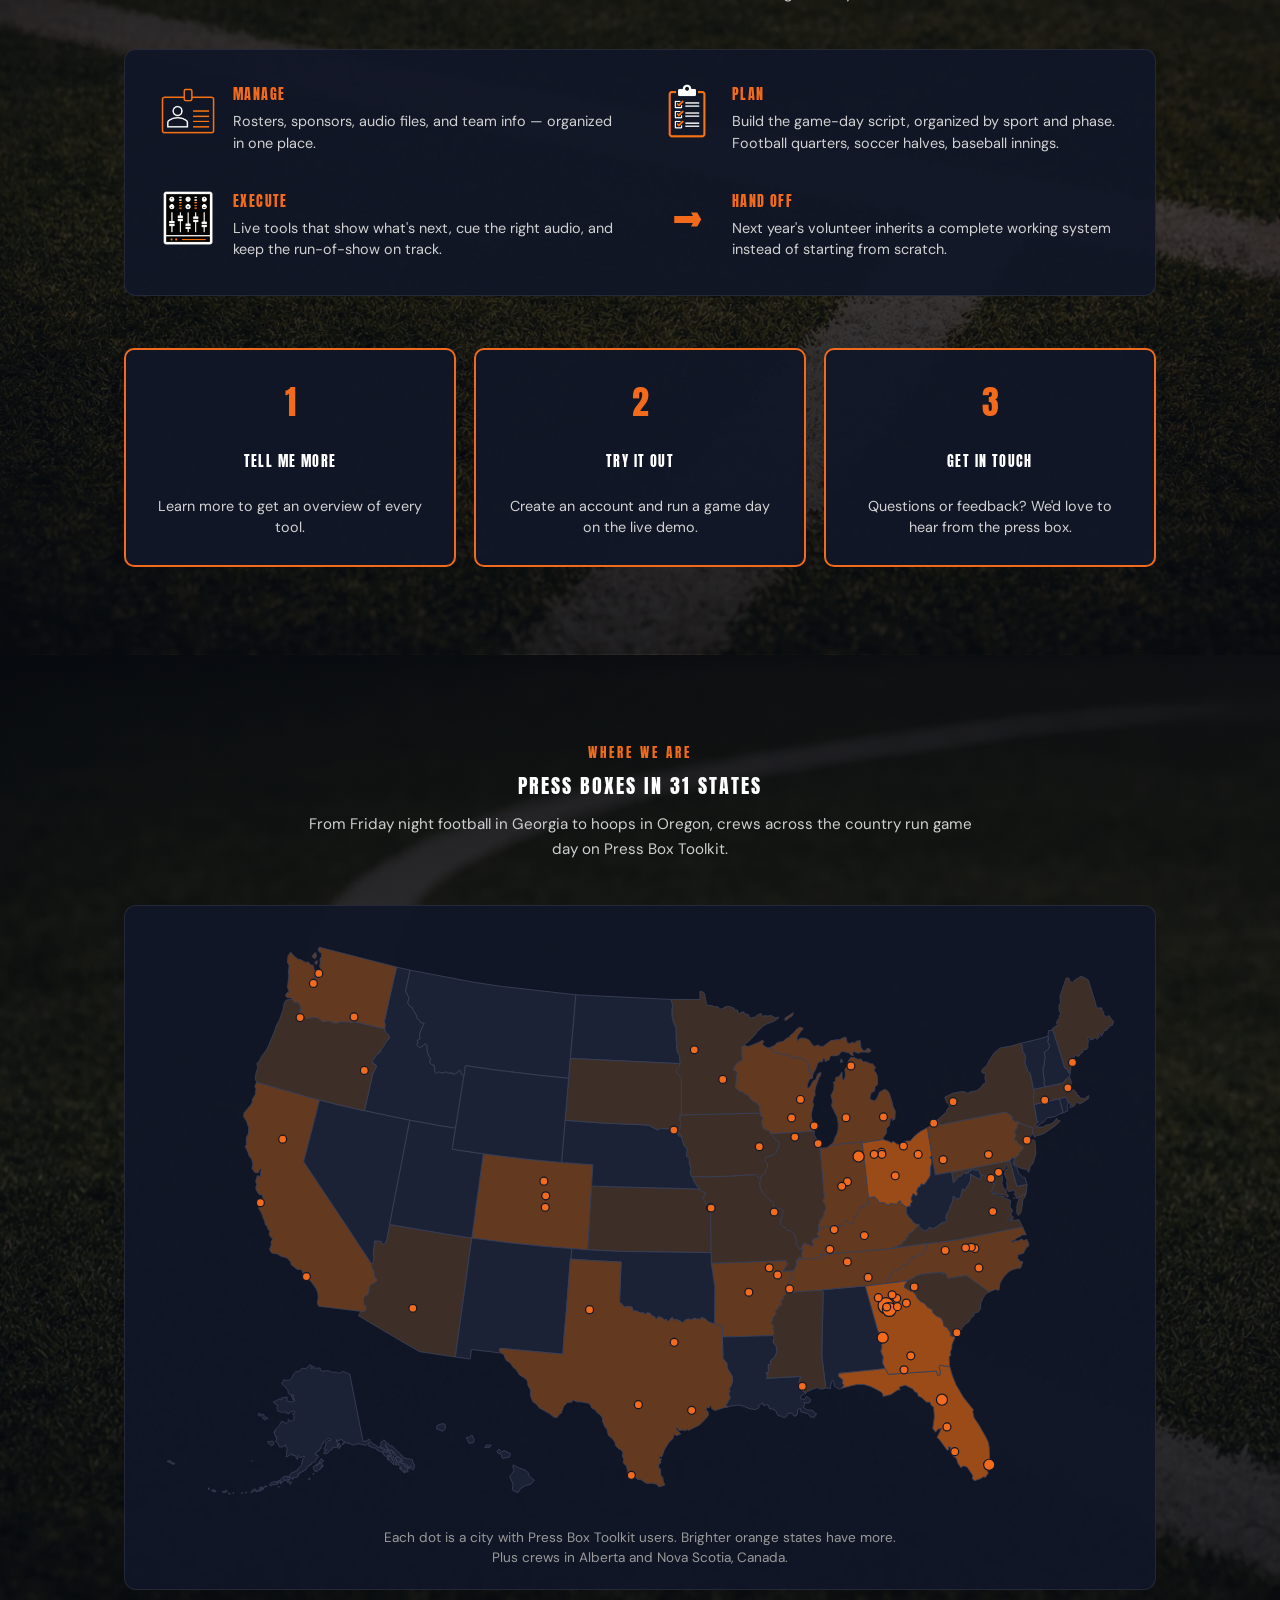
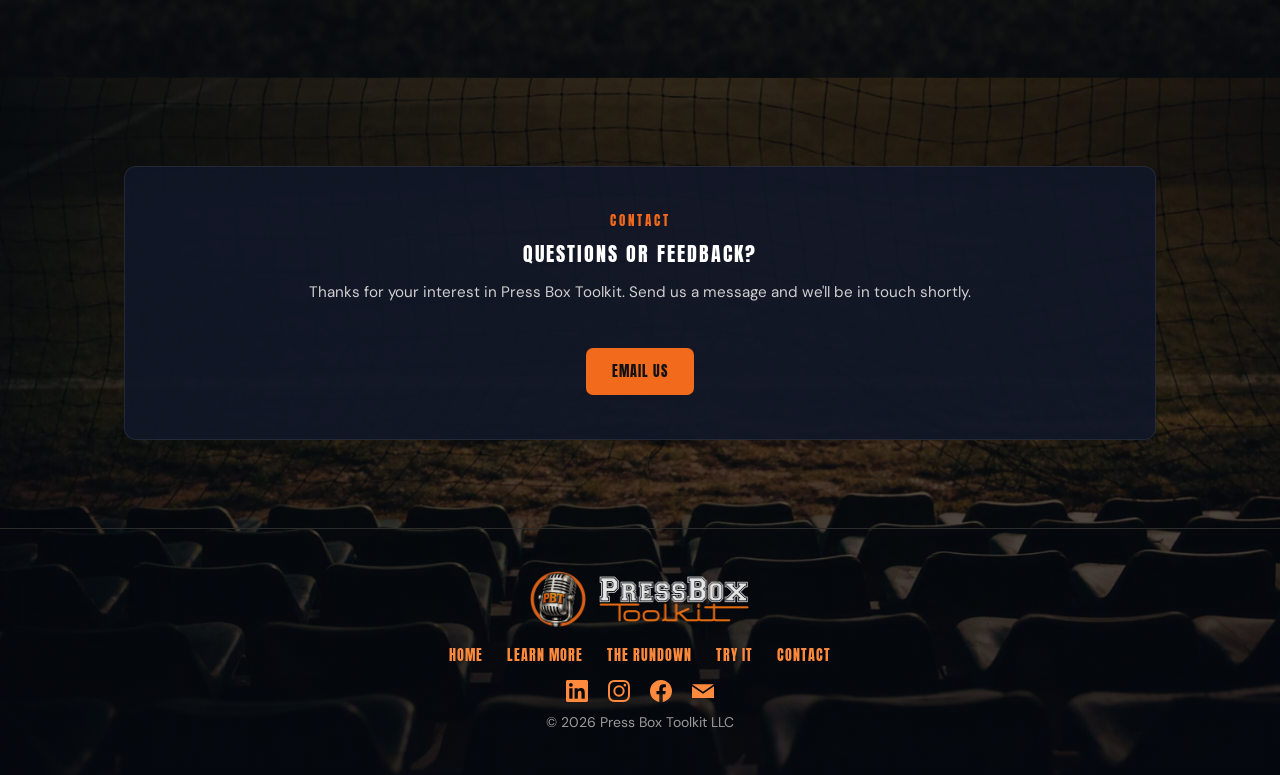
==== commit e7f66e09: "Mention Canadian users under the home page map The map is US-only, so a caption line notes crews in " ====
--- a/index.html
+++ b/index.html
@@ -161,7 +161,7 @@
   </div>
   <div class="wrap panel map-panel">
     <img src="images/user-map.svg" width="1031" height="612" loading="lazy" alt="Map of the United States with orange dots marking cities where Press Box Toolkit is used, concentrated in the Southeast and Midwest">
-    <p class="map-caption">Each dot is a city with Press Box Toolkit users. Brighter orange states have more.</p>
+    <p class="map-caption">Each dot is a city with Press Box Toolkit users. Brighter orange states have more.<br>Plus crews in Alberta and Nova Scotia, Canada.</p>
   </div>
 </section>
 
